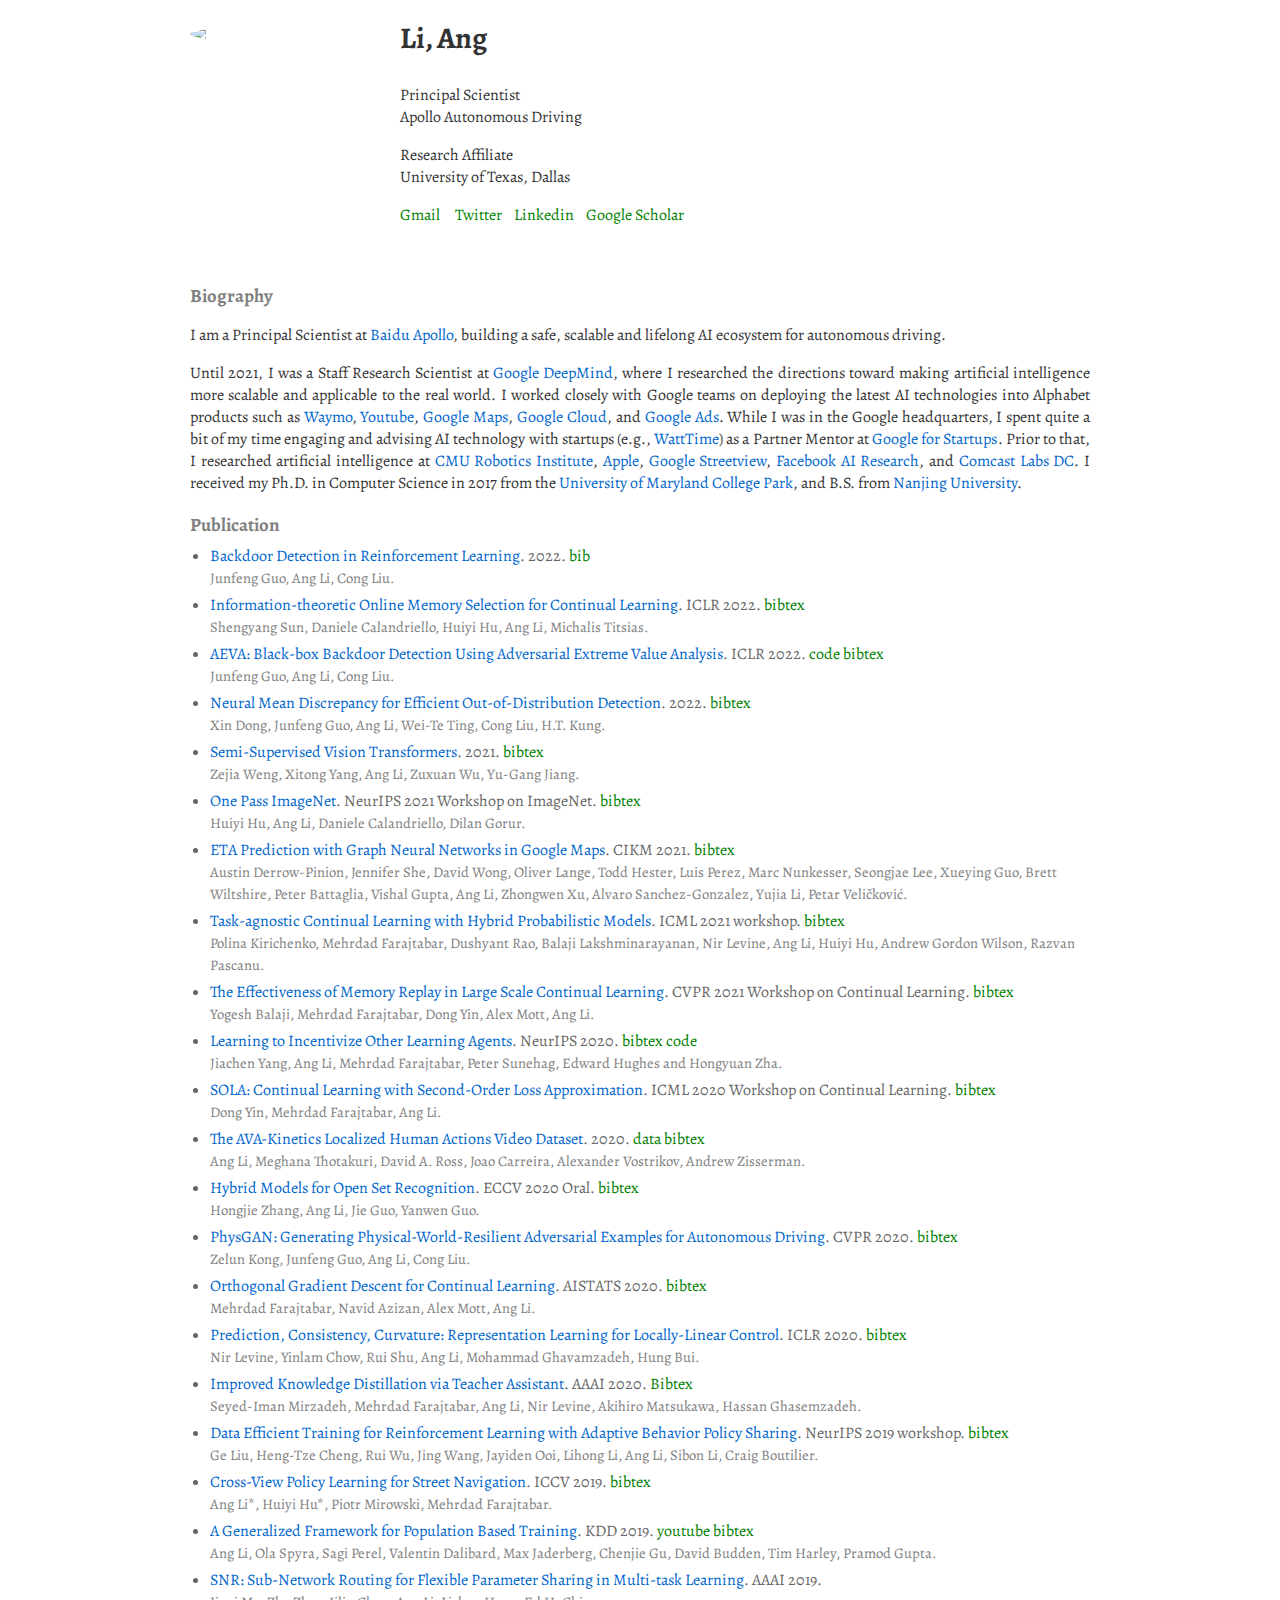
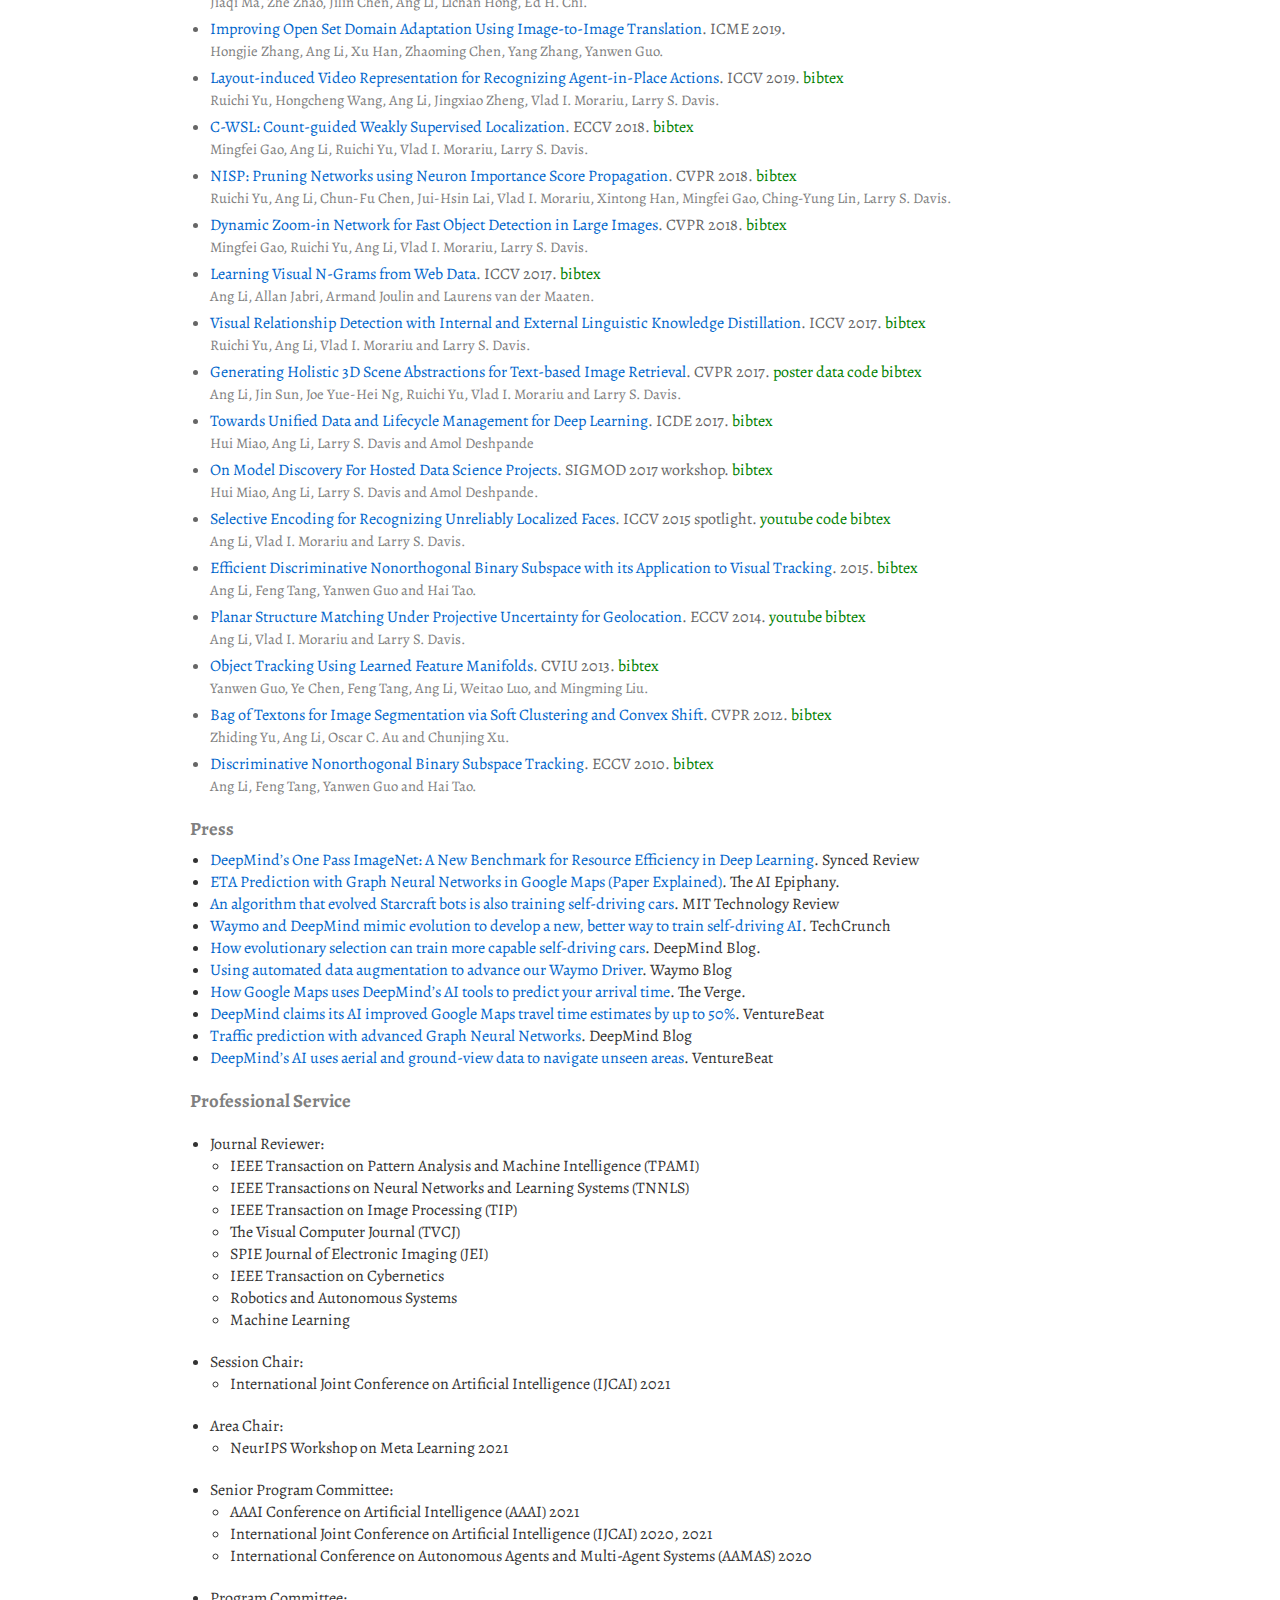
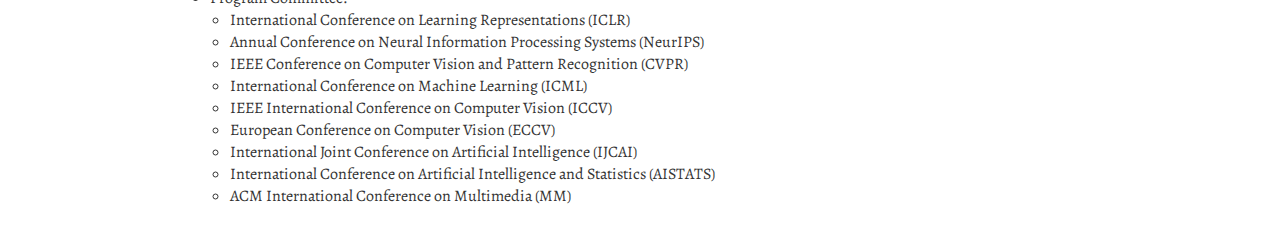
==== index.html @ 486062e6 "Add rl-backdoor" ====
<!DOCTYPE html PUBLIC "-//W3C//DTD XHTML 1.1//EN" "http://www.w3.org/TR/xhtml11/DTD/xhtml11.dtd">
<html xmlns="http://www.w3.org/1999/xhtml" xml:lang="en">

<head>
    <title>Ang Li - Apollo Autonomous Driving</title>
    <meta name="author" content="Ang Li">
    <meta name="description" content="Artificial General Intelligence">
    <meta name="viewport" content="width=device-width, initial-scale=1.0">

    <link href="https://fonts.googleapis.com/css?family=Alegreya" rel="stylesheet">
    <!--<link href='http://fonts.googleapis.com/css?family=Source+Sans+Pro:300,400|Oswald:400,700' rel='stylesheet' type='text/css'>-->
    <link href="style.css" rel=stylesheet>
    <script>
        function showbib(tag) {
            var x = document.getElementById(tag);
            if (x.style.display == "block")
                x.style.display = "none";
            else x.style.display = "block";
        }
    </script>
</head>

<body>
    <div id=main>

        <div style="padding-top: 10px">
            <img src="headpic.jpg" style="float: left; height:auto; width: 20%; margin-right: 30px; margin-top: 8px; margin-bottom: 10px; border-radius:50%" />
            <!--<embed type="image/svg+xml" src="pic/umdlogo.svg" style="height: 40px; width: 300px; float: right; padding-top:10px; padding-bottom: 10px;" /> -->
            <!-- <img src="pic/umdseal.png" style="height: 130px; float: right; padding-top:10px; padding-bottom: 10px;" /> -->
            <div style="float:left">
                <div class=name>Li, Ang</div>
                <p> Principal Scientist<br>Apollo Autonomous Driving
                <p>Research Affiliate<br>University of Texas, Dallas
                <p><a class=link href="mailto:&#110;&#106;&#117;&#046;&#097;&#110;&#103;&#108;&#105;&#064;&#103;&#109;&#097;&#105;&#108;&#046;&#099;&#111;&#109;">Gmail</a>
                    <!--<a class="cv" href="resume-angli.pdf">Resume</a> -->&nbsp;&nbsp;&nbsp;
                    <a class=link href="https://twitter.com/anagidude">Twitter</a>&nbsp;&nbsp;&nbsp;
                    <a class=link href="https://www.linkedin.com/in/anglili">Linkedin</a>&nbsp;&nbsp;&nbsp;
                    <a class=link href="https://scholar.google.com/citations?user=6bRXWXEAAAAJ&hl=en&oi=sra">Google Scholar</a>
                    <br><br>
            </div>
            <div style="clear:both;"></div>
        </div>
        <div class=section>
            <h3>Biography</h3>
            <p> I am a Principal Scientist at <a href="https://apollo.auto/">Baidu Apollo</a>, building a safe, scalable and lifelong AI ecosystem for autonomous driving.

            <p>Until 2021, I was a Staff Research Scientist at <a href="https://deepmind.com">Google DeepMind</a>, where I researched the directions toward making artificial intelligence more scalable and applicable to the real world. I worked closely with Google teams on deploying the latest AI technologies into Alphabet products such as <a href="https://waymo.com">Waymo</a>, <a href="https://youtube.com">Youtube</a>, <a href="https://maps.google.com">Google Maps</a>, <a href="https://cloud.google.com">Google Cloud</a>, and <a href="https://ads.google.com">Google Ads</a>.
                While I was in the Google headquarters, I spent quite a bit of my time engaging and advising AI technology with startups (e.g., <a href="https://www.watttime.org/">WattTime</a>) as a Partner Mentor at <a href="https://startup.google.com/">Google for Startups</a>. Prior to that, I researched artificial intelligence at <a href="http://www.cmu.edu">CMU</a> <a href="https://ri.cmu.edu">Robotics Institute</a>, <a href="https://apple.com">Apple</a>, <a href="https://www.google.com/streetview/">Google Streetview</a>, <a href="https://ai.facebook.com/">Facebook AI Research</a>, and <a href="https://my.xfinity.com/?cid=cust">Comcast Labs DC</a>. I received my Ph.D. in Computer Science in 2017 from the <a href="http://www.umd.edu">University of Maryland College Park</a>, and B.S. from <a href="http://www.nju.edu.cn">Nanjing University</a>.


            <div class=section>
                <h3>Publication</h3>

                <ul class=paper>
			<li><a href="https://arxiv.org/abs/2202.03609">Backdoor Detection in Reinforcement Learning</a>. 2022. <a class=link href="javascript:showbib('junfeng2022rl')">bib</a><br>
			<span class=authors>Junfeng Guo, Ang Li, Cong Liu.</span>
                        <div id="junfeng2022rl" , style="display:none">
                            <pre><code>
@misc{guo2022backdoor,
      title={Backdoor Detection in Reinforcement Learning}, 
      author={Junfeng Guo and Ang Li and Cong Liu},
      year={2022},
      eprint={2202.03609},
      archivePrefix={arXiv},
      primaryClass={cs.LG}
}
                    </code></pre>
                        </div>
                    <li><a href="https://openreview.net/pdf?id=IpctgL7khPp">Information-theoretic Online Memory Selection for Continual Learning</a>. ICLR 2022. <a class=link href="javascript:showbib('sun2022cl')">bibtex</a><br>
                        <span class=authors>Shengyang Sun, Daniele Calandriello, Huiyi Hu, Ang Li, Michalis Titsias.</span>
                        <div id="sun2022cl" , style="display:none">
                            <pre><code>
@InProceedings{sun2022cl,
      title={Information-theoretic Online Memory Selection for Continual Learning}, 
      author={Shengyang Sun and Daniele Calandriello and Huiyi Hu and Ang Li and Michalis Titsias},
      year={2022},
      booktitle = {International Conference on Learning Representations (ICLR)},
}
                    </code></pre>
                        </div>

                    <li><a href="https://arxiv.org/pdf/2110.14880v1.pdf">AEVA: Black-box Backdoor Detection Using Adversarial Extreme Value Analysis</a>. ICLR 2022. <a class=link href="https://github.com/aeva-backdoor-deteciton/Aeva-Blackbox-Backdoor-Detection">code</a> <a class=link href="javascript:showbib('aeva')">bibtex</a><br>
                        <span class=authors>Junfeng Guo, Ang Li, Cong Liu. </span>
                        <div id="aeva" , style="display:none">
                            <pre><code>
@misc{guo2021aeva,
      title={AEVA: Black-box Backdoor Detection Using Adversarial Extreme Value Analysis}, 
      author={Junfeng Guo and Ang Li and Cong Liu},
      year={2021},
      eprint={2110.14880},
      archivePrefix={arXiv},
      primaryClass={cs.LG}
}
				    </code></pre>
                        </div>
                    </li>
                    <li><a href="https://arxiv.org/pdf/2104.11408v3.pdf">Neural Mean Discrepancy for Efficient Out-of-Distribution Detection</a>. 2022. <a class=link href="javascript:showbib('dong2022neural')">bibtex</a><br>
                        <span class=authors>Xin Dong, Junfeng Guo, Ang Li, Wei-Te Ting, Cong Liu, H.T. Kung.</span>
                        <div id="dong2022neural" style="display:none">
                            <pre><code>
@misc{dong2022neural,
      title={Neural Mean Discrepancy for Efficient Out-of-Distribution Detection}, 
      author={Xin Dong and Junfeng Guo and Ang Li and Wei-Te Ting and Cong Liu and H. T. Kung},
      year={2022},
      eprint={2104.11408},
      archivePrefix={arXiv},
      primaryClass={cs.LG}
}</code></pre>
                        </div>
                    <li><a href="https://arxiv.org/pdf/2111.11067.pdf">Semi-Supervised Vision Transformers</a>. 2021. <a class=link href="javascript:showbib('semiformer')">bibtex</a><br>
                        <span class=authors>Zejia Weng, Xitong Yang, Ang Li, Zuxuan Wu, Yu-Gang Jiang. </span>
                        <div id="semiformer" style="display:none">
                            <pre><code>
@misc{weng2021semisupervised,
      title={Semi-Supervised Vision Transformers}, 
      author={Zejia Weng and Xitong Yang and Ang Li and Zuxuan Wu and Yu-Gang Jiang},
      year={2021},
      eprint={2111.11067},
      archivePrefix={arXiv},
      primaryClass={cs.CV}
}</code></pre>
                        </div>
                    </li>
                    <li><a href="https://arxiv.org/pdf/2111.01956.pdf">One Pass ImageNet</a>. NeurIPS 2021 Workshop on ImageNet. <a class=link href="javascript:showbib('onepass')">bibtex</a><br>
                        <span class=authors>Huiyi Hu, Ang Li, Daniele Calandriello, Dilan Gorur. </span>
                        <div id="onepass" style="display:none">
                            <pre><code>
@misc{hu2021opin,
      title={One Pass ImageNet}, 
      author={Huiyi Hu and Ang Li and Daniele Calandriello and Dilan Gorur},
      year={2021},
      eprint={2111.01956},
      archivePrefix={arXiv},
      primaryClass={cs.LG}
}</code></pre>
                        </div>
                    </li>
                    <li><a href="https://arxiv.org/pdf/2108.11482.pdf">ETA Prediction with Graph Neural Networks in Google Maps</a>. CIKM 2021. <a class=link href="javascript:showbib('gmaps')">bibtex</a><br>
                        <span class=authors>Austin Derrow-Pinion, Jennifer She, David Wong, Oliver Lange, Todd Hester, Luis Perez, Marc Nunkesser, Seongjae Lee, Xueying Guo, Brett Wiltshire, Peter Battaglia, Vishal Gupta, Ang Li, Zhongwen Xu, Alvaro Sanchez-Gonzalez, Yujia Li, Petar Veličković.</span>
                        <div id="gmaps" , style="display:none">
                            <pre><code>
@article{gnngmaps2021,
  author    = {Austin Derrow{-}Pinion and
               Jennifer She and
               David Wong and
               Oliver Lange and
               Todd Hester and
               Luis Perez and
               Marc Nunkesser and
               Seongjae Lee and
               Xueying Guo and
               Brett Wiltshire and
               Peter W. Battaglia and
               Vishal Gupta and
               Ang Li and
               Zhongwen Xu and
               Alvaro Sanchez{-}Gonzalez and
               Yujia Li and
               Petar Velickovic},
  title     = {{ETA} Prediction with Graph Neural Networks in Google Maps},
  journal   = {CoRR},
  volume    = {abs/2108.11482},
  year      = {2021},
  url       = {https://arxiv.org/abs/2108.11482},
  eprinttype = {arXiv},
  eprint    = {2108.11482},
  timestamp = {Fri, 27 Aug 2021 15:02:29 +0200},
  biburl    = {https://dblp.org/rec/journals/corr/abs-2108-11482.bib},
  bibsource = {dblp computer science bibliography, https://dblp.org}
}
				    </code></pre>
                        </div>
                    </li>
                    <li><a href="https://arxiv.org/pdf/2106.12772.pdf">Task-agnostic Continual Learning with Hybrid Probabilistic Models</a>. ICML 2021 workshop. <a class=link href="javascript:showbib('hybridcl')">bibtex</a><br>
                        <span class=authors>Polina Kirichenko, Mehrdad Farajtabar, Dushyant Rao, Balaji Lakshminarayanan, Nir Levine, Ang Li, Huiyi Hu, Andrew Gordon Wilson, Razvan Pascanu.</span>
                        <div id="hybridcl" , style="display:none">
                            <pre><code>
@article{polina2021hybridcl,
  author    = {Polina Kirichenko and
               Mehrdad Farajtabar and
               Dushyant Rao and
               Balaji Lakshminarayanan and
               Nir Levine and
               Ang Li and
               Huiyi Hu and
               Andrew Gordon Wilson and
               Razvan Pascanu},
  title     = {Task-agnostic Continual Learning with Hybrid Probabilistic Models},
  journal   = {CoRR},
  volume    = {abs/2106.12772},
  year      = {2021},
  url       = {https://arxiv.org/abs/2106.12772},
  archivePrefix = {arXiv},
  eprint    = {2106.12772},
  timestamp = {Wed, 30 Jun 2021 16:14:10 +0200},
  biburl    = {https://dblp.org/rec/journals/corr/abs-2106-12772.bib},
  bibsource = {dblp computer science bibliography, https://dblp.org}
}
</code></pre>
                        </div>
                    </li>
                    <li><a href="https://arxiv.org/abs/2010.02418">The Effectiveness of Memory Replay in Large Scale Continual Learning</a>. CVPR 2021 Workshop on Continual Learning. <a class=link href="javascript:showbib('car')">bibtex</a><br>
                        <span class=authors>Yogesh Balaji, Mehrdad Farajtabar, Dong Yin, Alex Mott, Ang Li.</span>
                        <div id="car" style="display:none">
                            <pre><code>
@misc{balaji2020taskonomycl,
    title={The Effectiveness of Memory Replay in Large Scale Continual Learning},
    author={Yogesh Balaji and Mehrdad Farajtabar and Dong Yin and Alex Mott and Ang Li},
    year={2020},
    eprint={2010.02418},
    archivePrefix={arXiv},
    primaryClass={cs.LG}
}
                                </code></pre>
                        </div>
                    </li>
                    <li><a href="https://arxiv.org/abs/2006.06051">Learning to Incentivize Other Learning Agents</a>. NeurIPS 2020. <a class=link href="javascript:showbib('lio')">bibtex</a> <a class=link href="https://github.com/011235813/lio">code</a> <br>
                        <span class=authors>Jiachen Yang, Ang Li, Mehrdad Farajtabar, Peter Sunehag, Edward Hughes and Hongyuan Zha.</span>
                        <div id="lio" style="display:none">
                            <pre><code>
@misc{yang2020learning,
    title={Learning to Incentivize Other Learning Agents},
    author={Jiachen Yang and Ang Li and Mehrdad Farajtabar and Peter Sunehag and Edward Hughes and Hongyuan Zha},
    year={2020},
    eprint={2006.06051},
    archivePrefix={arXiv},
    primaryClass={cs.LG}
}
                                </code></pre>
                        </div>
                    </li>
                    <li><a href="https://arxiv.org/abs/2006.10974">SOLA: Continual Learning with Second-Order Loss Approximation</a>. ICML 2020 Workshop on Continual Learning. <a class=link href="javascript:showbib('sola')">bibtex</a><br>
                        <span class=authors>Dong Yin, Mehrdad Farajtabar, Ang Li.</span>
                        <div id="sola" style="display:none">
                            <pre><code>
@misc{yin2020sola,
    title={SOLA: Continual Learning with Second-Order Loss Approximation},
    author={Dong Yin and Mehrdad Farajtabar and Ang Li},
    year={2020},
    eprint={2006.10974},
    archivePrefix={arXiv},
    primaryClass={cs.LG}
}
                        </pre></code>
                        </div>
                    </li>
                    <li><a href="https://arxiv.org/abs/2005.00214">The AVA-Kinetics Localized Human Actions Video Dataset</a>. 2020. <a class=link href="https://research.google.com/ava/">data</a> <a class=link href="javascript:showbib('avakinetics')">bibtex</a> <br>
                        <span class=authors>Ang Li, Meghana Thotakuri, David A. Ross, Joao Carreira, Alexander Vostrikov, Andrew Zisserman.</span>
                        <div id="avakinetics" style="display:none">
                            <pre><code>
@misc{li2020avakinetics,
    title={The AVA-Kinetics Localized Human Actions Video Dataset},
    author={Ang Li and Meghana Thotakuri and David A. Ross and João Carreira and Alexander Vostrikov and Andrew Zisserman},
    year={2020},
    eprint={2005.00214},
    archivePrefix={arXiv},
    primaryClass={cs.CV}
}
                                </pre></code>
                        </div>
                    </li>
                    <li><a href="https://arxiv.org/pdf/2003.12506.pdf">Hybrid Models for Open Set Recognition</a>. ECCV 2020 Oral. <a class=link href="javascript:showbib('openhybrid')">bibtex</a> <br>
                        <span class=authors>Hongjie Zhang, Ang Li, Jie Guo, Yanwen Guo.</span>
                        <div id="openhybrid" style="display:none">
                            <pre><code>
@misc{zhang2020hybrid,
    title={Hybrid Models for Open Set Recognition},
    author={Hongjie Zhang and Ang Li and Jie Guo and Yanwen Guo},
    year={2020},
    eprint={2003.12506},
    archivePrefix={ECCV 2020},
    primaryClass={cs.CV}
}
                                </code></pre>
                        </div>
                    </li>

                    <li><a href="https://arxiv.org/abs/1907.04449">PhysGAN: Generating Physical-World-Resilient Adversarial Examples for Autonomous Driving</a>. CVPR 2020. <a class=link href="javascript:showbib('physgan')">bibtex</a><br>
                        <span class=authors>Zelun Kong, Junfeng Guo, Ang Li, Cong Liu.</span>
                        <div id="physgan" style="display:none">
                            <pre><code>
@misc{kong2019physgan,
    title={PhysGAN: Generating Physical-World-Resilient Adversarial Examples for Autonomous Driving},
    author={Zelun Kong and Junfeng Guo and Ang Li and Cong Liu},
    year={2019},
    eprint={1907.04449},
    archivePrefix={arXiv},
    primaryClass={cs.CV}
}
                                </code></pre>
                        </div>
                    </li>

                    <li><a href="https://arxiv.org/pdf/1910.07104.pdf">Orthogonal Gradient Descent for Continual Learning</a>. AISTATS 2020. <a class=link href="javascript:showbib('ogd')">bibtex</a> <br>
                        <span class=authors>Mehrdad Farajtabar, Navid Azizan, Alex Mott, Ang Li.</span>
                        <div id="ogd" style="display:none">
                            <pre><code>
@misc{farajtabar2019orthogonal,
    title={Orthogonal Gradient Descent for Continual Learning},
    author={Mehrdad Farajtabar and Navid Azizan and Alex Mott and Ang Li},
    year={2019},
    eprint={1910.07104},
    archivePrefix={arXiv},
    primaryClass={cs.LG}
}}
                            </code></pre>
                        </div>
                    </li>

                    <li><a href="https://arxiv.org/abs/1909.01506">Prediction, Consistency, Curvature: Representation Learning for Locally-Linear Control</a>. ICLR 2020. <a class=link href="javascript:showbib('pcc')">bibtex</a><br>
                        <span class=authors>Nir Levine, Yinlam Chow, Rui Shu, Ang Li, Mohammad Ghavamzadeh, Hung Bui.</span>

                        <div id="pcc" style="display:none">
                            <pre><code>
@misc{levine2019prediction,
    title={Prediction, Consistency, Curvature: Representation Learning for Locally-Linear Control},
    author={Nir Levine and Yinlam Chow and Rui Shu and Ang Li and Mohammad Ghavamzadeh and Hung Bui},
    year={2019},
    eprint={1909.01506},
    archivePrefix={arXiv},
    primaryClass={cs.LG}
}
                            </code></pre>
                        </div>
                    </li>
                    <li><a href="https://arxiv.org/abs/1902.03393">Improved Knowledge Distillation via Teacher Assistant</a>. AAAI 2020. <a class=link href="javascript:showbib('takd')">Bibtex</a><br>
                        <span class=authors>Seyed-Iman Mirzadeh, Mehrdad Farajtabar, Ang Li, Nir Levine, Akihiro Matsukawa, Hassan Ghasemzadeh.</span>
                        <div id="takd" style="display:none">
                            <pre><code>
@article{DBLP:journals/corr/abs-1902-03393,
  author    = {Seyed{-}Iman Mirzadeh and
               Mehrdad Farajtabar and
               Ang Li and
               Nir Levine and
               Akihiro Matsukawa and
               Hassan Ghasemzadeh},
  title     = {Improved Knowledge Distillation via Teacher Assistant: Bridging the
               Gap Between Student and Teacher},
  journal   = {AAAI 2020},
  volume    = {abs/1902.03393},
  year      = {2020},
  url       = {http://arxiv.org/abs/1902.03393},
  archivePrefix = {arXiv},
  eprint    = {1902.03393},
  timestamp = {Tue, 21 May 2019 18:03:39 +0200},
  biburl    = {https://dblp.org/rec/bib/journals/corr/abs-1902-03393},
  bibsource = {dblp computer science bibliography, https://dblp.org}
}
                            </code></pre>
                        </div>
                    </li>

                    <li><a href="https://arxiv.org/pdf/2002.05229.pdf">Data Efficient Training for Reinforcement Learning with Adaptive Behavior Policy Sharing</a>. NeurIPS 2019 workshop. <a class=link href="javascript:showbib('pbt_offlinerl')">bibtex</a> <br>
                        <span class=authors>Ge Liu, Heng-Tze Cheng, Rui Wu, Jing Wang, Jayiden Ooi, Lihong Li, Ang Li, Sibon Li, Craig Boutilier.</span>
                    </li>
                    <div id="pbt_offlinerl" style="display:none">
                        <pre><code>
@misc{liu2020data,
      title={Data Efficient Training for Reinforcement Learning with Adaptive Behavior Policy Sharing}, 
      author={Ge Liu and Rui Wu and Heng-Tze Cheng and Jing Wang and Jayden Ooi and Lihong Li and Ang Li and Wai Lok Sibon Li and Craig Boutilier and Ed Chi},
      year={2020},
      eprint={2002.05229},
      archivePrefix={arXiv},
      primaryClass={cs.LG}
}
				    </code></pre>
                    </div>

                    <li><a href="https://arxiv.org/abs/1906.05930">Cross-View Policy Learning for Street Navigation</a>. ICCV 2019. <a class=link href="javascript:showbib('streetair_iccv2019')">bibtex</a><br>
                        <span class=authors>Ang Li*, Huiyi Hu*, Piotr Mirowski, Mehrdad Farajtabar.</span>
                    </li>
                    <div id="streetair_iccv2019" style="display:none">
                        <pre><code>
@InProceedings{streetair_iccv2019,
author = {Ang Li and Huiyi Hu and Piotr Mirowski and Mehrdad Farajtabar},
title = {Cross-View Policy Learning for Street Navigation},
booktitle = {International Conference on Computer Vision (ICCV)},
year = {2019}
}
</code></pre>
                    </div>

                    <li><a href="https://arxiv.org/abs/1902.01894">A Generalized Framework for Population Based Training</a>. KDD 2019. <a class=link href="https://www.youtube.com/watch?v=DlBiW7aasWg">youtube</a> <a class=link href="javascript:showbib('li_pbt_kdd2019')">bibtex</a> <br>
                        <span class=authors>Ang Li, Ola Spyra, Sagi Perel, Valentin Dalibard, Max Jaderberg, Chenjie Gu, David Budden, Tim Harley, Pramod Gupta.</span>
                        <div id="li_pbt_kdd2019" style="display:none">
                            <pre><code>@InProceedings{li_pbt_kdd2019,
author = {Ang Li and Ola Spyra and Sagi Perel and Valentin Dalibard and Max Jaderberg and Chenjie Gu and David Budden and Tim Harley and Pramod Gupta},
title = {A Generalized Framework for Population Based Training},
booktitle = {KDD},
year = {2019}
}
</code></pre>
                        </div>
                    </li>

                    <li><a href="http://www.jiaqima.com/papers/SNR.pdf">SNR: Sub-Network Routing for Flexible Parameter Sharing in Multi-task Learning</a>. AAAI 2019. <br>
                        <span class=authors>Jiaqi Ma, Zhe Zhao, Jilin Chen, Ang Li, Lichan Hong, Ed H. Chi.</span>

                    <li><a href="https://ieeexplore.ieee.org/document/8784913">Improving Open Set Domain Adaptation Using Image-to-Image Translation</a>. ICME 2019. <br>
                        <span class=authors>Hongjie Zhang, Ang Li, Xu Han, Zhaoming Chen, Yang Zhang, Yanwen Guo.</span>

                    <li><a href="https://arxiv.org/pdf/1804.01429.pdf">Layout-induced Video Representation for Recognizing Agent-in-Place Actions</a>. ICCV 2019. <a class=link href="javascript:showbib('Yu_2018_action')">bibtex</a><br>
                        <span class=authors>Ruichi Yu, Hongcheng Wang, Ang Li, Jingxiao Zheng, Vlad I. Morariu, Larry S. Davis.</span>
                        <div id="Yu_2018_action" style="display:none">
                            <pre><code>@article{Yu2018RepresentingVB,
  title={Layout-induced Video Representation for Recognizing Agent-in-Place Actions},
  author={Ruichi Yu and Hongcheng Wang and Ang Li and Jingxiao Zheng and Vlad I. Morariu and Larry S. Davis},
  journal={CoRR},
  year={2018},
  volume={abs/1804.01429}
}
                            </code></pre>
                        </div>


                    <li><a href="https://arxiv.org/pdf/1711.05282.pdf">C-WSL: Count-guided Weakly Supervised Localization</a>. ECCV 2018. <a class=link href="javascript:showbib('Gao_2018_ECCV')">bibtex</a> <br>
                        <span class=authors>Mingfei Gao, Ang Li, Ruichi Yu, Vlad I. Morariu, Larry S. Davis.</span>
                        <div id="Gao_2018_ECCV" style="display:none">
                            <pre><code>@InProceedings{gao2017cwsl,
  title={C-WSL: Count-guided Weakly Supervised Localization.},
  author={Mingfei Gao and Ang Li and Ruichi Yu and Vlad I. Morariu and Larry S. Davis},
  booktitle={European Conference on Computer Vision (ECCV)},
  year={2018}
}
                                </code></pre>
                        </div>

                    <li><a href="https://arxiv.org/abs/1711.05908">NISP: Pruning Networks using Neuron Importance Score Propagation</a>. CVPR 2018. <a class=link href="javascript:showbib('Yu_2018_CVPR')">bibtex</a> <br>
                        <span class=authors>Ruichi Yu, Ang Li, Chun-Fu Chen, Jui-Hsin Lai, Vlad I. Morariu,
                        Xintong Han, Mingfei Gao, Ching-Yung Lin, Larry S. Davis.</span>
                        <div id="Yu_2018_CVPR" style="display:none">
                            <pre><code>@InProceedings{Yu_2018_CVPR,
author = {Yu, Ruichi and Li, Ang and Chen, Chun-Fu and Lai, Jui-Hsin and Morariu, Vlad I. and Han, Xintong and Gao, Mingfei and Lin, Ching-Yung and Davis, Larry S.},
title = {NISP: Pruning Networks Using Neuron Importance Score Propagation},
booktitle = {The IEEE Conference on Computer Vision and Pattern Recognition (CVPR)},
month = {June},
year = {2018}
}
                                    </code></pre>
                        </div>

                    <li><a href="https://arxiv.org/pdf/1711.05187.pdf">Dynamic Zoom-in Network for Fast Object Detection in Large Images</a>. CVPR 2018. <a class=link href="javascript:showbib('Gao_2018_CVPR')">bibtex</a> <br>
                        <span class=authors>Mingfei Gao, Ruichi Yu, Ang Li, Vlad I. Morariu, Larry S. Davis.</span>
                        <div id=Gao_2018_CVPR style="display:none">
                            <pre><code>@InProceedings{Gao_2018_CVPR,
author = {Gao, Mingfei and Yu, Ruichi and Li, Ang and Morariu, Vlad I. and Davis, Larry S.},
title = {Dynamic Zoom-In Network for Fast Object Detection in Large Images},
booktitle = {The IEEE Conference on Computer Vision and Pattern Recognition (CVPR)},
month = {June},
year = {2018}
}
                                            </code></pre>
                        </div>

                    <li><a href="https://arxiv.org/abs/1612.09161">Learning Visual N-Grams from Web Data</a>. ICCV 2017. <a class=link href="http://dblp.uni-trier.de/rec/bibtex/journals/corr/LiJJM16">bibtex</a><br>
                        <span class=authors>Ang Li, <a href="https://ajabri.github.io/">Allan Jabri</a>, <a href="https://research.fb.com/people/joulin-armand/">Armand Joulin</a> and <a href="https://lvdmaaten.github.io">Laurens van der Maaten</a>.</span>

                    <li><a href="https://arxiv.org/abs/1707.09423">Visual Relationship Detection with Internal and External Linguistic Knowledge Distillation</a>. ICCV 2017. <a class=link href="http://openaccess.thecvf.com/content_iccv_2017/html/Yu_Visual_Relationship_Detection_ICCV_2017_paper.html">bibtex</a> <br>
                        <span class=authors><a href="http://ruichiyu.weebly.com">Ruichi Yu</a>, Ang Li, <a href="http://www.umiacs.umd.edu/~morariu/">Vlad I. Morariu</a> and <a href="http://www.umiacs.umd.edu/~lsd/">Larry S. Davis</a>.</span>



                    <li><a href="https://arxiv.org/abs/1611.09392">Generating Holistic 3D Scene Abstractions for Text-based Image Retrieval</a>. CVPR 2017. <a class=link href="cvpr17-3dscene-poster.pdf">poster</a> <a class=link href="javascript:alert('Please email me.')">data</a> <a class=link href="javascript:alert('Please email me.')">code</a> <a class=link href="http://dblp.uni-trier.de/rec/bibtex/journals/corr/LiSNYMD16">bibtex</a><br>
                        <span class=authors>Ang Li, <a href="http://www.cs.umd.edu/~jinsun/">Jin Sun</a>, <a href="http://www.umiacs.umd.edu/~yhng/">Joe Yue-Hei Ng</a>, <a href="http://ruichiyu.weebly.com">Ruichi Yu</a>, <a href="http://www.umiacs.umd.edu/~morariu/">Vlad I. Morariu</a> and <a href="http://www.umiacs.umd.edu/~lsd/">Larry S. Davis</a>.</span>

                    <li><a href="https://arxiv.org/abs/1611.06224">Towards Unified Data and Lifecycle Management for Deep Learning</a>. ICDE 2017. <a class=link href="http://dblp.uni-trier.de/rec/bibtex/conf/icde/MiaoLDD17">bibtex</a><br>
                        <span class=authors><a href="http://www.cs.umd.edu/~hui/">Hui Miao</a>, Ang Li, <a href="http://www.umiacs.umd.edu/~lsd/">Larry S. Davis</a> and <a href="http://www.cs.umd.edu/~amol/">Amol Deshpande</a></span>

                    <li><a href="https://dl.acm.org/doi/pdf/10.1145/3076246.3076252">On Model Discovery For Hosted Data Science Projects</a>. SIGMOD 2017 workshop. <a class=link href="javascript:showbib('miao_deem2017')">bibtex</a> <br>
                        <span class=authors><a href="http://www.cs.umd.edu/~hui/">Hui Miao</a>, Ang Li, <a href="http://www.umiacs.umd.edu/~lsd/">Larry S. Davis</a> and <a href="http://www.cs.umd.edu/~amol/">Amol Deshpande</a>.</span>
                        <div id=miao_deem2017 style="display:none">
                            <pre><code>@inproceedings{Miao:2017:MDH:3076246.3076252,
 author = {Miao, Hui and Li, Ang and Davis, Larry S. and Deshpande, Amol},
 title = {On Model Discovery For Hosted Data Science Projects},
 booktitle = {Proceedings of the 1st Workshop on Data Management for End-to-End Machine Learning},
 series = {DEEM'17},
 year = {2017},
 isbn = {978-1-4503-5026-6},
 location = {Chicago, IL, USA},
 pages = {6:1--6:4},
 articleno = {6},
 numpages = {4},
 url = {http://doi.acm.org/10.1145/3076246.3076252},
 doi = {10.1145/3076246.3076252},
 acmid = {3076252},
 publisher = {ACM},
 address = {New York, NY, USA},
} 
                                                                </code></pre>
                        </div>

                    <li><a href="https://openaccess.thecvf.com/content_iccv_2015/papers/Li_Selective_Encoding_for_ICCV_2015_paper.pdf">Selective Encoding for Recognizing Unreliably Localized Faces</a>. ICCV 2015 spotlight. <a class=link href="https://youtu.be/OxzOn9SPjjo">youtube</a> <a class=link href="https://github.com/anglili/attentional-fisher-vector">code</a> <a class=link href="http://dblp.uni-trier.de/rec/bibtex/conf/iccv/LiMD15">bibtex</a><br>
                        <span class=authors>Ang Li, <a href="http://www.umiacs.umd.edu/~morariu/">Vlad I. Morariu</a> and <a href="http://www.umiacs.umd.edu/~lsd/">Larry S. Davis</a>.</span>


                    <li><a href="https://arxiv.org/abs/1509.08383">Efficient Discriminative Nonorthogonal Binary Subspace with its Application to Visual Tracking</a>. 2015. <a class=link href="javascript:showbib('li2015dnbs')">bibtex</a><br>
                        <span class=authors>Ang Li, Feng Tang, <a href="http://cs.nju.edu.cn/ywguo">Yanwen Guo</a> and Hai Tao.</span>
                        <div id=li2015dnbs style="display:none">
                            <pre><code>@article{Li2015EfficientDN,
  title={Efficient Discriminative Nonorthogonal Binary Subspace with its Application to Visual Tracking},
  author={Ang Li and Feng Tang and Yanwen Guo and Hai Tao},
  journal={CoRR},
  year={2015},
  volume={abs/1509.08383}
}
                                                                        </code></pre>
                        </div>

                    <li><a href="https://www.cs.umd.edu/sites/default/files/scholarly_papers/AngLi.pdf">Planar Structure Matching Under Projective Uncertainty for Geolocation</a>. ECCV 2014. <a class=link href="https://www.youtube.com/watch?v=cpRzoEaP3uM">youtube</a> <a class=link href="http://dblp.uni-trier.de/rec/bibtex/conf/eccv/LiMD14">bibtex</a><br>
                        <span class=authors>Ang Li, <a href="http://www.umiacs.umd.edu/~morariu/">Vlad I. Morariu</a> and <a href="http://www.umiacs.umd.edu/~lsd/">Larry S. Davis</a>.</span>


                    <li><a href="http://www.sciencedirect.com/science/article/pii/S1077314213001835#">Object Tracking Using Learned Feature Manifolds</a>. CVIU 2013. <a href="http://dblp.uni-trier.de/rec/bibtex/journals/cviu/GuoCTLLL14" class=link>bibtex</a> <br>
                        <span class=authors>Yanwen Guo, Ye Chen, Feng Tang, Ang Li, Weitao Luo, and Mingming Liu.</span>

                    <li><a href="https://chrisding.github.io/publications/CVPR12.pdf">Bag of Textons for Image Segmentation via Soft Clustering and Convex Shift</a>. CVPR 2012. <a href="http://dblp.uni-trier.de/rec/bibtex/conf/cvpr/YuLAX12" class=link>bibtex</a><br>
                        <span class=authors><a href="http://www.contrib.andrew.cmu.edu/~yzhiding/">Zhiding Yu</a>, Ang Li, Oscar C. Au and Chunjing Xu.</span>

                    <li><a href="https://citeseerx.ist.psu.edu/viewdoc/download?doi=10.1.1.413.1194&rep=rep1&type=pdf">Discriminative Nonorthogonal Binary Subspace Tracking</a>. ECCV 2010. <a href="http://dblp.uni-trier.de/rec/bibtex/journals/corr/LiTGT15" class=link>bibtex</a> <br>
                        <span class=authors>Ang Li, Feng Tang, <a href="http://cs.nju.edu.cn/ywguo">Yanwen Guo</a> and Hai Tao.</span>

                </ul>
            </div>


            <div class=section>
                <h3>Press</h3>
                <ul class=misc>
                    <li> <a href="https://syncedreview.com/2021/11/12/deepmind-podracer-tpu-based-rl-frameworks-deliver-exceptional-performance-at-low-cost-143/">DeepMind’s One Pass ImageNet: A New Benchmark for Resource Efficiency in Deep Learning</a>. Synced Review
                    <li> <a href="https://www.youtube.com/watch?v=a6WCZn7kOhk">ETA Prediction with Graph Neural Networks in Google Maps (Paper Explained)</a>. The AI Epiphany.
                    <li> <a href="https://www.technologyreview.com/2019/07/25/134057/deepmind-is-helping-waymo-evolve-better-self-driving-ai-algorithms/">An algorithm that evolved Starcraft bots is also training self-driving cars</a>. MIT Technology Review
                    <li> <a href="https://techcrunch.com/2019/07/25/waymo-and-deepmind-mimic-evolution-to-develop-a-new-better-way-to-train-self-driving-ai/">Waymo and DeepMind mimic evolution to develop a new, better way to train self-driving AI</a>. TechCrunch
                    <li> <a href="https://deepmind.com/blog/article/how-evolutionary-selection-can-train-more-capable-self-driving-cars">How evolutionary selection can train more capable self-driving cars</a>. DeepMind Blog.</li>
                    <li> <a href="https://blog.waymo.com/2020/04/using-automated-data-augmentation-to.html">Using automated data augmentation to advance our Waymo Driver</a>. Waymo Blog
                    <li> <a href="https://www.theverge.com/2020/9/3/21419632/how-google-maps-predicts-traffic-eta-ai-machine-learning-deepmind">How Google Maps uses DeepMind’s AI tools to predict your arrival time</a>. The Verge.
                    <li> <a href="https://venturebeat.com/2020/09/03/deepmind-claims-its-ai-improved-google-maps-travel-time-estimates-by-up-to-50/">DeepMind claims its AI improved Google Maps travel time estimates by up to 50%</a>. VentureBeat
                    <li> <a href="https://deepmind.com/blog/article/traffic-prediction-with-advanced-graph-neural-networks">Traffic prediction with advanced Graph Neural Networks</a>. DeepMind Blog
                    <li> <a href="https://venturebeat.com/2019/06/17/deepminds-ai-uses-aerial-and-ground-view-data-to-navigate-unseen-areas/">DeepMind’s AI uses aerial and ground-view data to navigate unseen areas</a>. VentureBeat
                </ul>
            </div>


            <div class=section>
                <h3>Professional Service</h3>
                <ul class=misc>
                    <li class=misc0> Journal Reviewer:
                        <ul>
                            <li> IEEE Transaction on Pattern Analysis and Machine Intelligence (TPAMI)</li>
                            <li> IEEE Transactions on Neural Networks and Learning Systems (TNNLS)</li>
                            <li> IEEE Transaction on Image Processing (TIP)</li>
                            <li>The Visual Computer Journal (TVCJ)</li>
                            <li>SPIE Journal of Electronic Imaging (JEI)</li>
                            <li>IEEE Transaction on Cybernetics</li>
                            <li>Robotics and Autonomous Systems</li>
                            <li>Machine Learning</li>
                        </ul>
                    </li>
                    <li class=misc0> Session Chair:
                        <ul>
                            <li>International Joint Conference on Artificial Intelligence (IJCAI) 2021</li>
                        </ul>
                    </li>

                    <li class=misc0> Area Chair:
                        <ul>
                            <li> NeurIPS Workshop on Meta Learning 2021</li>
                        </ul>
                    </li>

                    <li class=misc0> Senior Program Committee:
                        <ul>
                            <li>AAAI Conference on Artificial Intelligence (AAAI) 2021</li>
                            <li>International Joint Conference on Artificial Intelligence (IJCAI) 2020, 2021</li>
                            <li>International Conference on Autonomous Agents and Multi-Agent Systems (AAMAS) 2020</li>
                        </ul>
                    </li>
                    <li class=misc0> Program Committee:
                        <ul>
                            <li>International Conference on Learning Representations (ICLR)</li>
                            <li>Annual Conference on Neural Information Processing Systems (NeurIPS)</li>
                            <li>IEEE Conference on Computer Vision and Pattern Recognition (CVPR)</li>
                            <li>International Conference on Machine Learning (ICML)</li>
                            <li>IEEE International Conference on Computer Vision (ICCV)</li>
                            <li>European Conference on Computer Vision (ECCV)</li>
                            <li>International Joint Conference on Artificial Intelligence (IJCAI)</li>
                            <li>International Conference on Artificial Intelligence and Statistics (AISTATS)</li>
                            <li>ACM International Conference on Multimedia (MM)</li>
                        </ul>
                    </li>
                </ul>
            </div>

            <div class=foot style="font-size:10px"></div>
        </div>
</body>

<script type="text/javascript">
    var _gaq = _gaq || [];
    _gaq.push(['_setAccount', 'UA-33991125-1']);
    _gaq.push(['_trackPageview']);

    (function() {
        var ga = document.createElement('script');
        ga.type = 'text/javascript';
        ga.async = true;
        ga.src = ('https:' == document.location.protocol ? 'https://ssl' : 'http://www') + '.google-analytics.com/ga.js';
        var s = document.getElementsByTagName('script')[0];
        s.parentNode.insertBefore(ga, s);
    })();
</script>

</html>
---- style.css ----
body {
    /*font-family: Helvetica, Helvetica Neue, Arial;*/
    /*font-weight: 300;*/
    font-family: "Alegreya", "HelveticaNeue-Light", "Helvetica Neue Light", 'Helvetica Neue', 'Source Sans Pro', 'Open Sans', Helvetica, Arial, sans-serif;
    font-size: 12pt;
    color: #333333;
}

#main {
    max-width: 900px;
    width: expression(document.body.clientWidth > 900 ? "900px": "auto");
    margin-left: auto;
    margin-right: auto;
    /*border-left: dashed 1px #0e51a7;
	border-right: dashed 1px #0e51a7;*/
    padding-left: 25px;
    padding-right: 25px;
}

code {
    font-size: 10pt;
}

h3 {
    margin-bottom: 8px;
    color: gray;
}

.name {
    padding-bottom: 10px;
    font-weight: bold;
    font-size: 30px;
}

strong,
b {
    font-weight: bold;
}

/*
h4:hover {
	color: green;
}

.section:hover {
	background-color: #ffffee;
}*/

h3 {
    /*margin-top: 30px;*/
}

ul {
    margin-top: 5px;
}

strong {
    font-weight: 500;
}

.white {
    font-size: 11pt;
}

.right {
    float: right;
}

.left {
    float: left;
}

.head {
    float: left;
}

.foot {
    text-align: right;
    /*font-family: Verdana;*/
    font-size: 10pt;
    font-weight: 400;
    /*border-top: solid 1px;*/
    /*background: black;*/
    padding-top: 10px;
    padding-bottom: 10px;
    /*border-top: dashed 1px #0e51a7;*/
    /*color: white;*/
}

.header {
    text-align: right;
    font-family: Verdana;
    font-size: 10pt;
    border-bottom: solid 1px;
}

.block {
    width: 30%;
    float: left;
}

.block_right {
    float: right;
    margin-right: 25px;
}

.link:link {
    text-decoration: none;
    color: green;
}

.link:visited {
    text-decoration: none;
    color: green;
}

.link:hover {
    text-decoration: underline;
    color: #990000;
}

a:link {
    text-decoration: none;
    /*color: #550000;*/
    /*color: #0066ff;*/
    color: #0066cc;
    /*color: #aa0000;*/
}

a:visited {
    text-decoration: none;
    color: #550000;
    color: #0066cc;
    //color: #aa0000;
}

a:hover {
    text-decoration: underline;
    color: #990000;
}

.cv:active {
    text-decoration: none;
    color: #00ff00;
}

.cv:link,
.cv:visited {
    color: green;
    /*font-weight: bold;*/
}

.cv:hover {
    color: red;
}

/*
h4 {
 /*   margin-top: 40px;
	background: black;
	padding-top: 10px;
	padding-bottom: 10px;
	padding-left: 10px;
	margin-left: 10px;
	margin-right: 10px;
	color: white;
}*/

td {
    vertical-align: top;
}

.topic {
    color: #ff6600;
}

.project {
    font-weight: bold;
}

.paper td {
    vertical-align: top;
    padding-top: 20px;
}

.paper li {
    margin-left: -20px;
    padding-left: 0px;
    margin-top: 5px;
    clear: both;
    color: #666666;
}

.paper ul {
    margin-top: 0px;
}

.paper li b {
    color: black;
}

.misc ul {
    margin-top: 0px;
}

.misc li {
    margin-left: -20px;
    padding-left: 0px;
    clear: both;
}

.misc0 {
    margin-top: 20px;
}

p {
    text-align: justify;
}

.papertitle {
    //color: #ff6600;
    color: #0066ff;
    //color: black;
}


.papertitle:link,
.papertitle:visited {
    text-decoration: none;
    color: #0066ff;
}

.papertitle:hover {
    color: red;
}

.authors a {
    color: gray;
}

.authors {
    color: gray;
    font-size: 11pt;
}
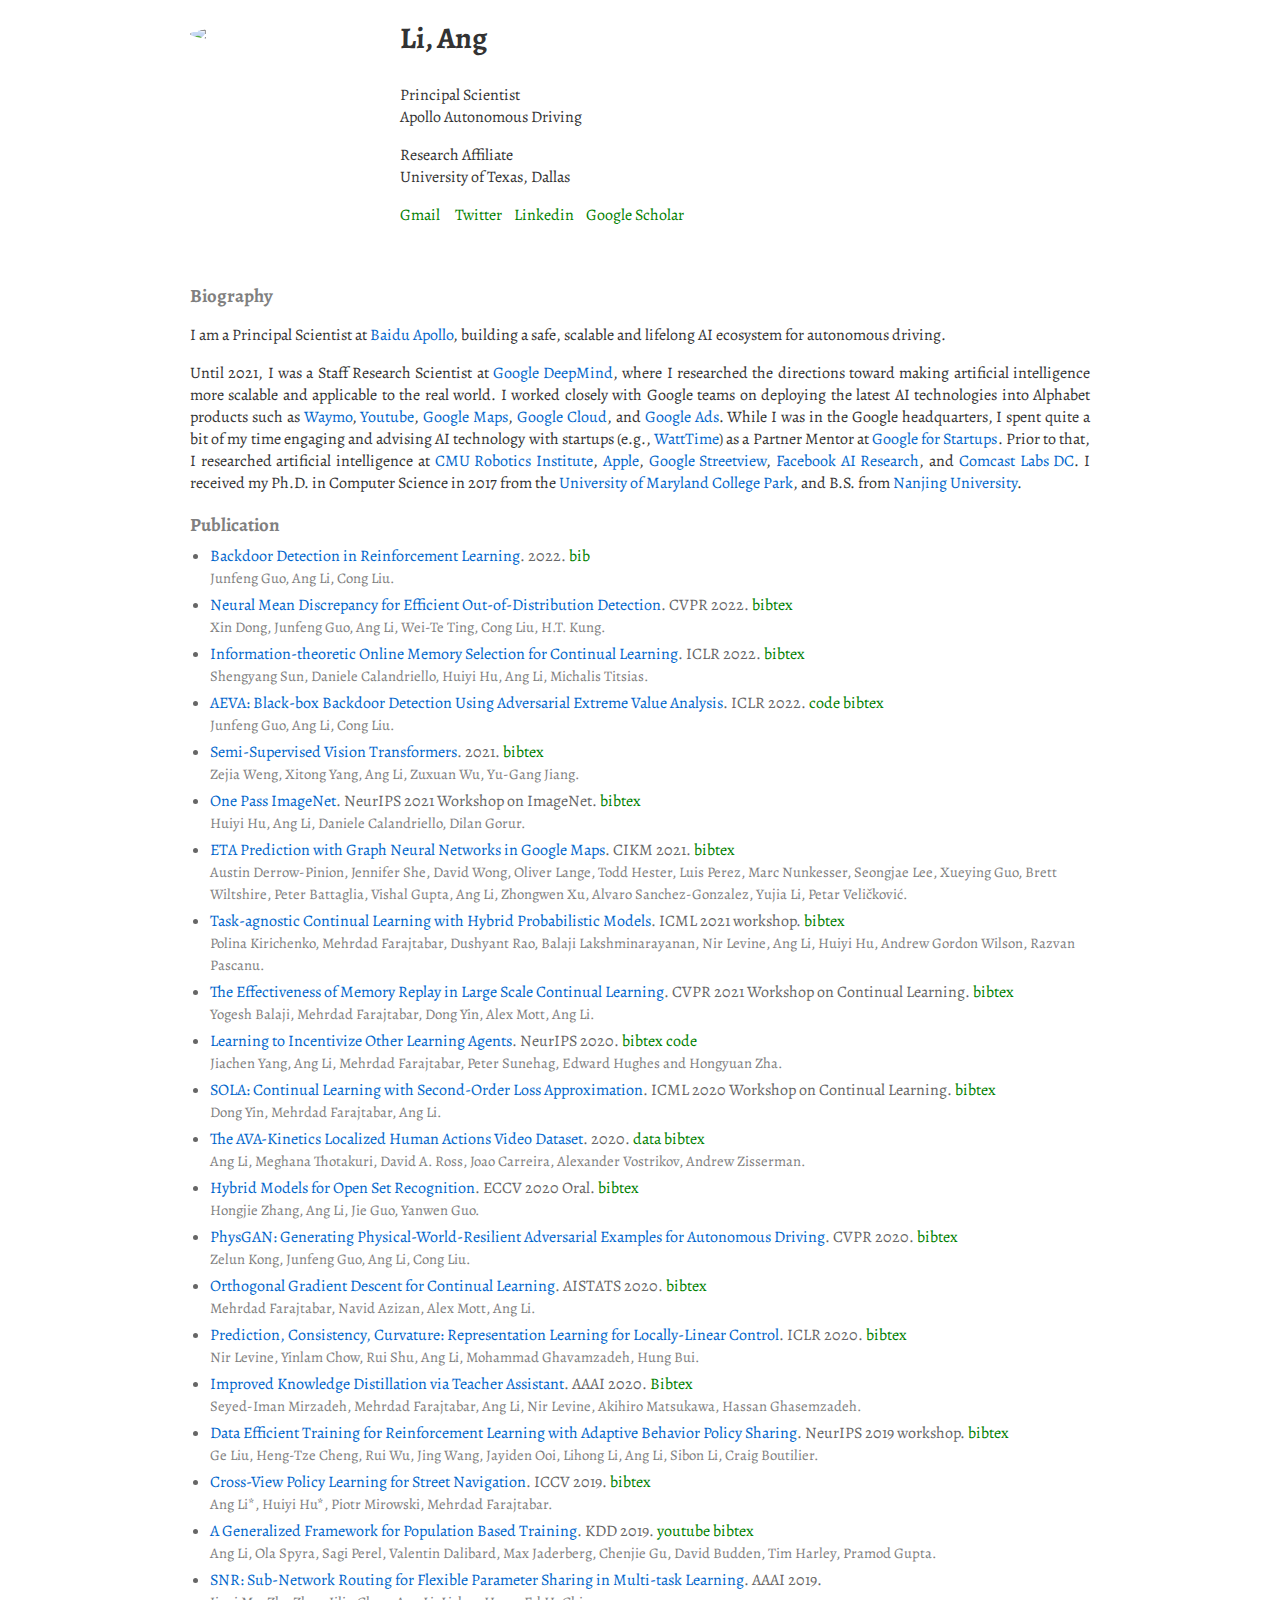
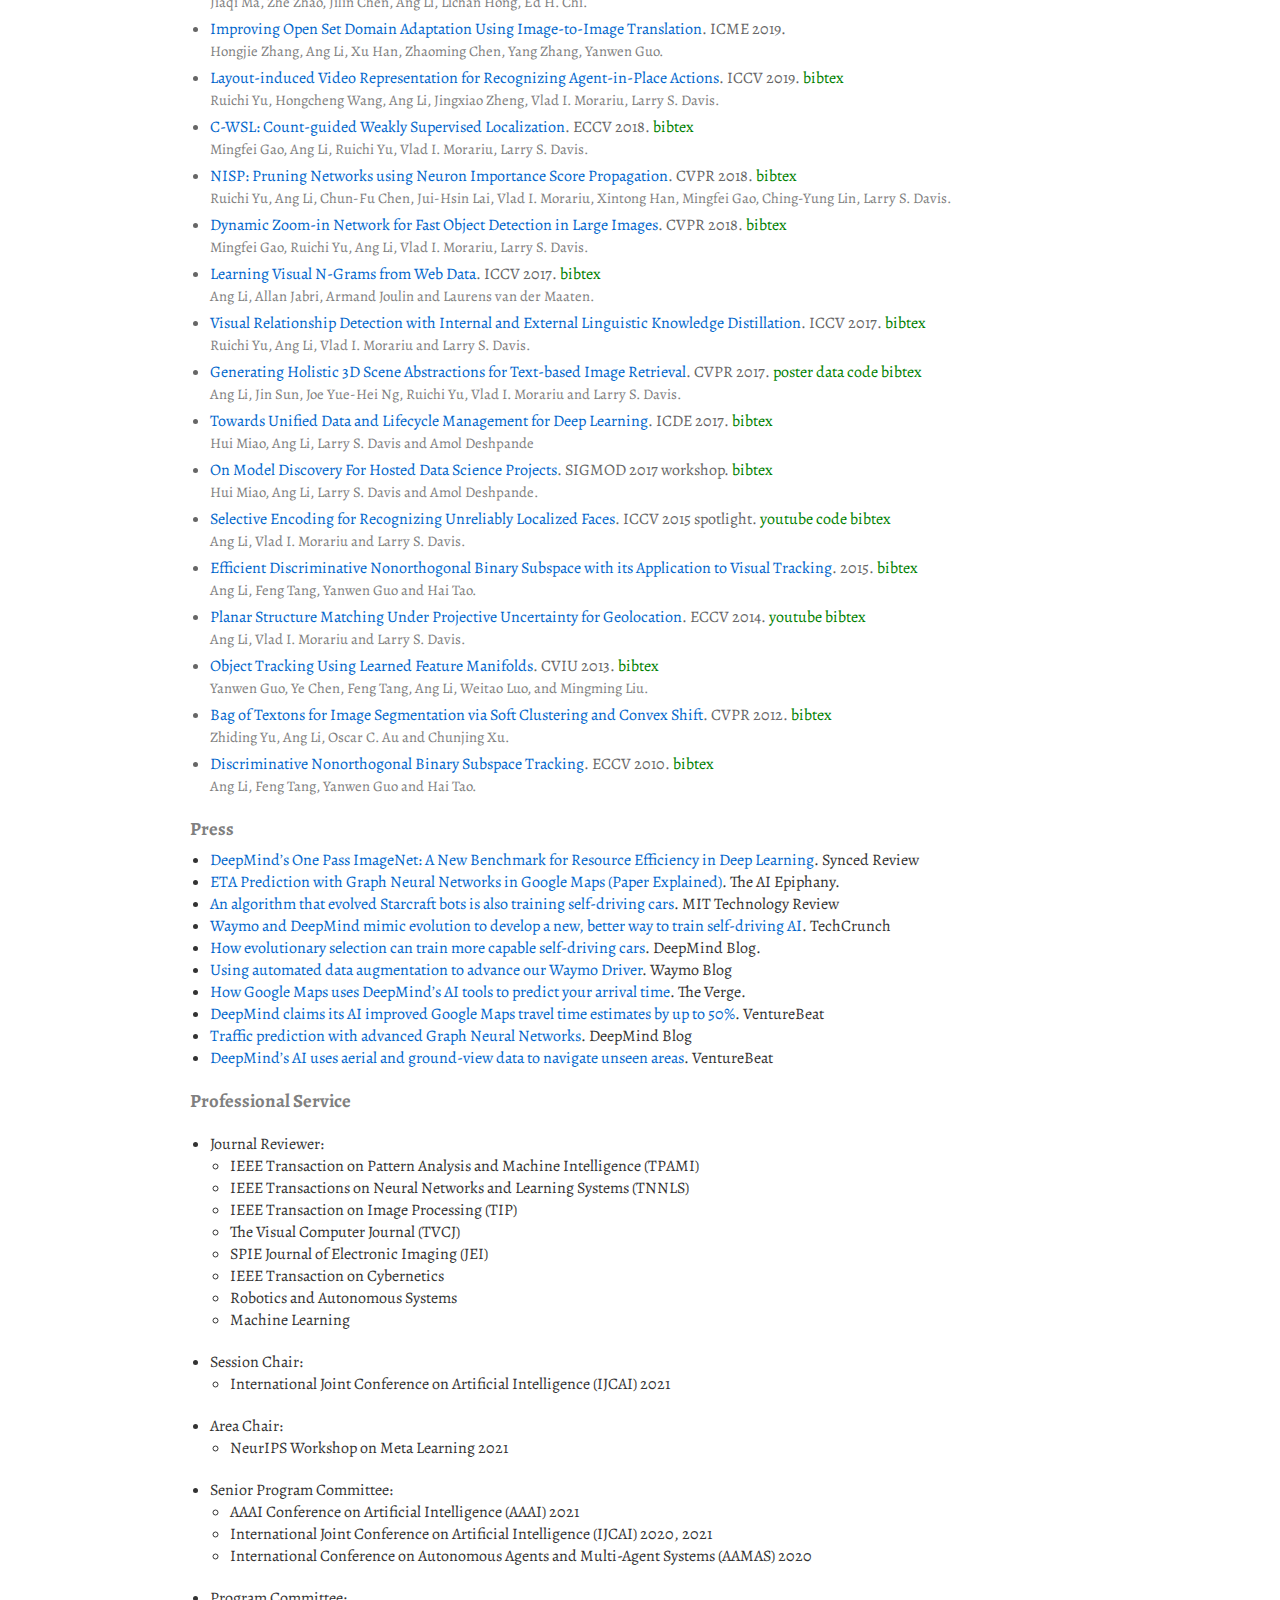
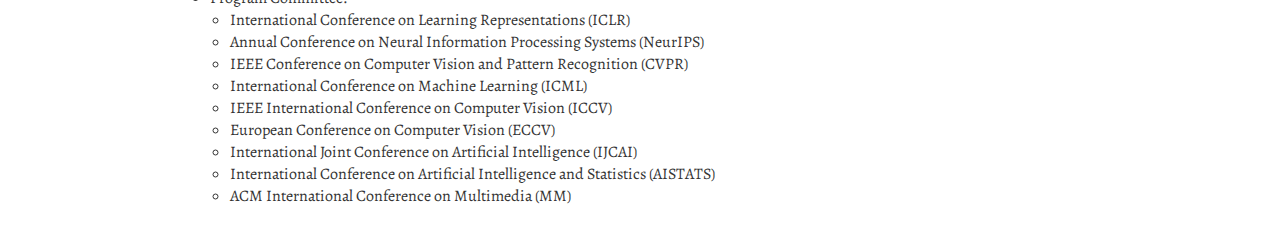
==== commit df88ec8d: "update cvpr" ====
--- a/index.html
+++ b/index.html
@@ -66,35 +66,7 @@
 }
                     </code></pre>
                         </div>
-                    <li><a href="https://openreview.net/pdf?id=IpctgL7khPp">Information-theoretic Online Memory Selection for Continual Learning</a>. ICLR 2022. <a class=link href="javascript:showbib('sun2022cl')">bibtex</a><br>
-                        <span class=authors>Shengyang Sun, Daniele Calandriello, Huiyi Hu, Ang Li, Michalis Titsias.</span>
-                        <div id="sun2022cl" , style="display:none">
-                            <pre><code>
-@InProceedings{sun2022cl,
-      title={Information-theoretic Online Memory Selection for Continual Learning}, 
-      author={Shengyang Sun and Daniele Calandriello and Huiyi Hu and Ang Li and Michalis Titsias},
-      year={2022},
-      booktitle = {International Conference on Learning Representations (ICLR)},
-}
-                    </code></pre>
-                        </div>
-
-                    <li><a href="https://arxiv.org/pdf/2110.14880v1.pdf">AEVA: Black-box Backdoor Detection Using Adversarial Extreme Value Analysis</a>. ICLR 2022. <a class=link href="https://github.com/aeva-backdoor-deteciton/Aeva-Blackbox-Backdoor-Detection">code</a> <a class=link href="javascript:showbib('aeva')">bibtex</a><br>
-                        <span class=authors>Junfeng Guo, Ang Li, Cong Liu. </span>
-                        <div id="aeva" , style="display:none">
-                            <pre><code>
-@misc{guo2021aeva,
-      title={AEVA: Black-box Backdoor Detection Using Adversarial Extreme Value Analysis}, 
-      author={Junfeng Guo and Ang Li and Cong Liu},
-      year={2021},
-      eprint={2110.14880},
-      archivePrefix={arXiv},
-      primaryClass={cs.LG}
-}
-				    </code></pre>
-                        </div>
-                    </li>
-                    <li><a href="https://arxiv.org/pdf/2104.11408v3.pdf">Neural Mean Discrepancy for Efficient Out-of-Distribution Detection</a>. 2022. <a class=link href="javascript:showbib('dong2022neural')">bibtex</a><br>
+                    <li><a href="https://arxiv.org/pdf/2104.11408v3.pdf">Neural Mean Discrepancy for Efficient Out-of-Distribution Detection</a>. CVPR 2022. <a class=link href="javascript:showbib('dong2022neural')">bibtex</a><br>
                         <span class=authors>Xin Dong, Junfeng Guo, Ang Li, Wei-Te Ting, Cong Liu, H.T. Kung.</span>
                         <div id="dong2022neural" style="display:none">
                             <pre><code>
@@ -107,6 +79,34 @@
       primaryClass={cs.LG}
 }</code></pre>
                         </div>
+                    <li><a href="https://openreview.net/pdf?id=IpctgL7khPp">Information-theoretic Online Memory Selection for Continual Learning</a>. ICLR 2022. <a class=link href="javascript:showbib('sun2022cl')">bibtex</a><br>
+                        <span class=authors>Shengyang Sun, Daniele Calandriello, Huiyi Hu, Ang Li, Michalis Titsias.</span>
+                        <div id="sun2022cl" , style="display:none">
+                            <pre><code>
+@InProceedings{sun2022cl,
+      title={Information-theoretic Online Memory Selection for Continual Learning}, 
+      author={Shengyang Sun and Daniele Calandriello and Huiyi Hu and Ang Li and Michalis Titsias},
+      year={2022},
+      booktitle = {International Conference on Learning Representations (ICLR)},
+}
+                    </code></pre>
+                        </div>
+
+                    <li><a href="https://arxiv.org/pdf/2110.14880v1.pdf">AEVA: Black-box Backdoor Detection Using Adversarial Extreme Value Analysis</a>. ICLR 2022. <a class=link href="https://github.com/aeva-backdoor-deteciton/Aeva-Blackbox-Backdoor-Detection">code</a> <a class=link href="javascript:showbib('aeva')">bibtex</a><br>
+                        <span class=authors>Junfeng Guo, Ang Li, Cong Liu. </span>
+                        <div id="aeva" , style="display:none">
+                            <pre><code>
+@misc{guo2021aeva,
+      title={AEVA: Black-box Backdoor Detection Using Adversarial Extreme Value Analysis}, 
+      author={Junfeng Guo and Ang Li and Cong Liu},
+      year={2021},
+      eprint={2110.14880},
+      archivePrefix={arXiv},
+      primaryClass={cs.LG}
+}
+				    </code></pre>
+                        </div>
+                    </li>
                     <li><a href="https://arxiv.org/pdf/2111.11067.pdf">Semi-Supervised Vision Transformers</a>. 2021. <a class=link href="javascript:showbib('semiformer')">bibtex</a><br>
                         <span class=authors>Zejia Weng, Xitong Yang, Ang Li, Zuxuan Wu, Yu-Gang Jiang. </span>
                         <div id="semiformer" style="display:none">
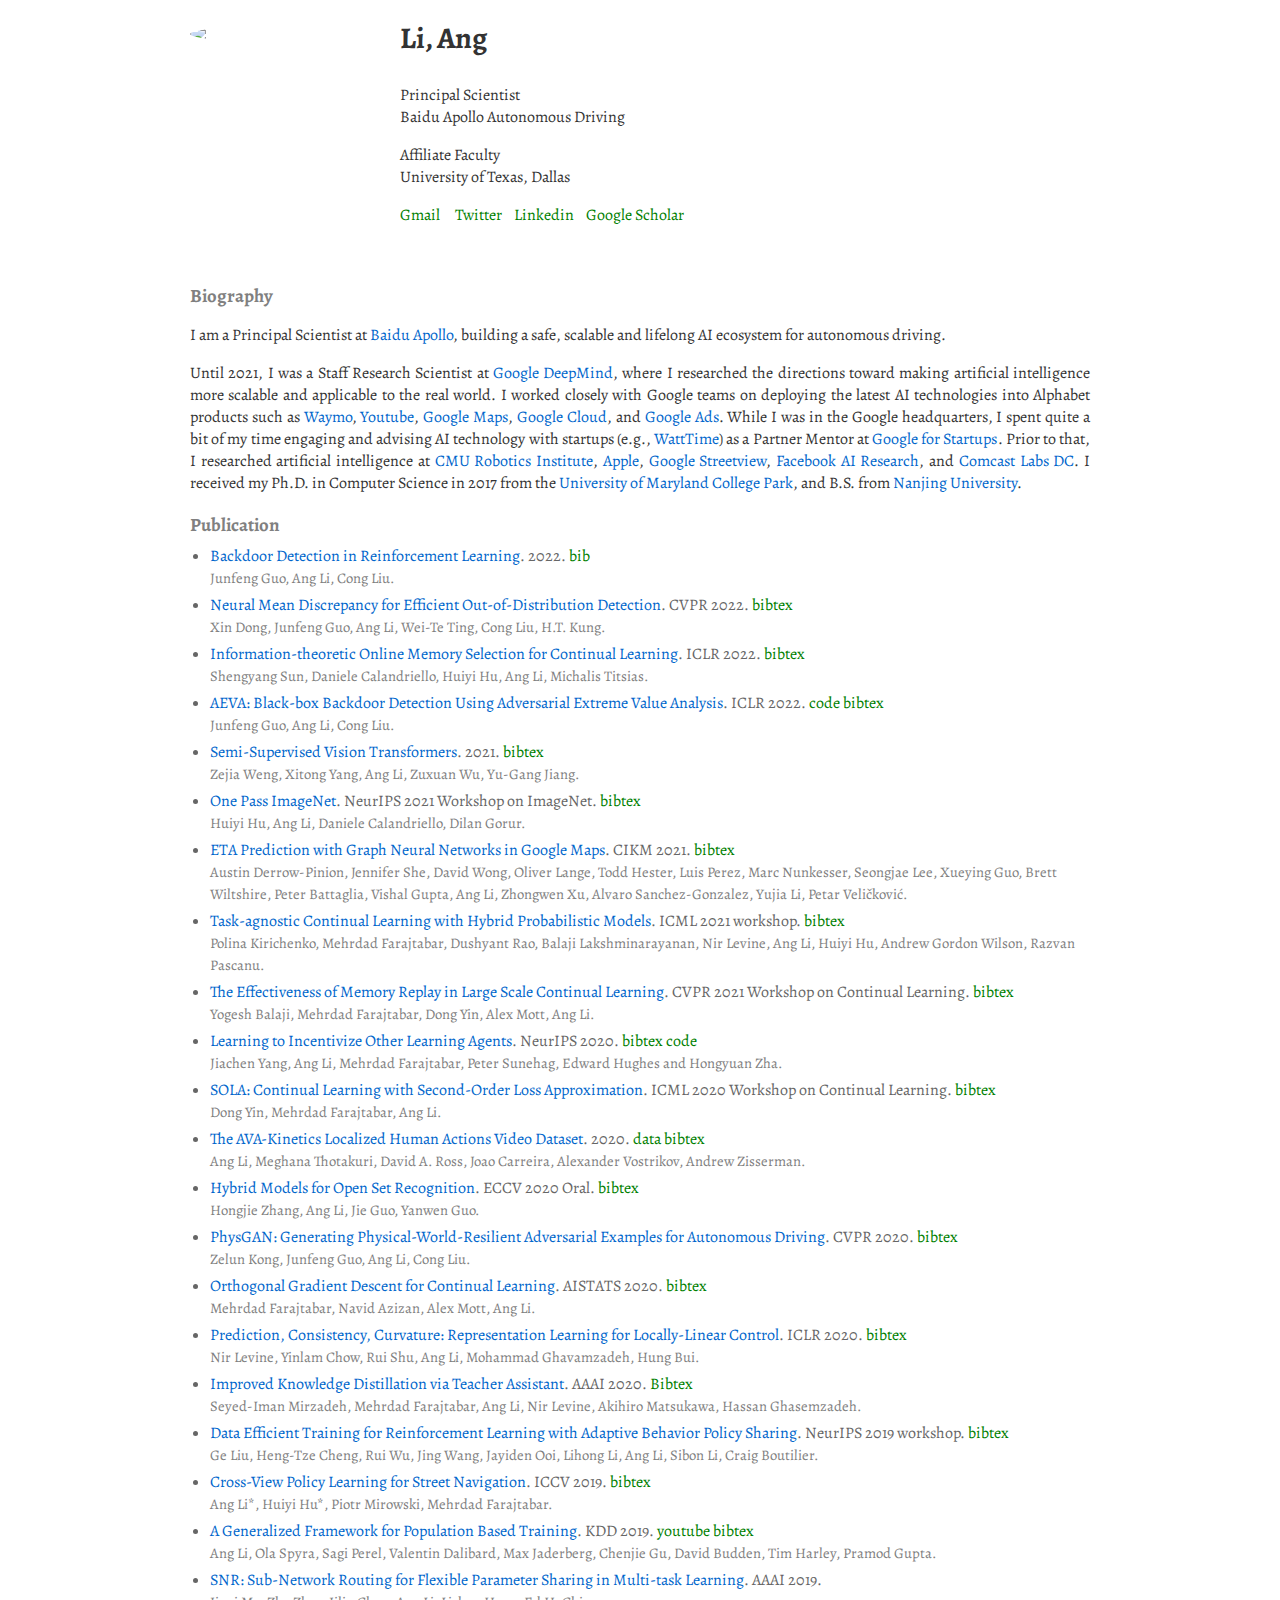
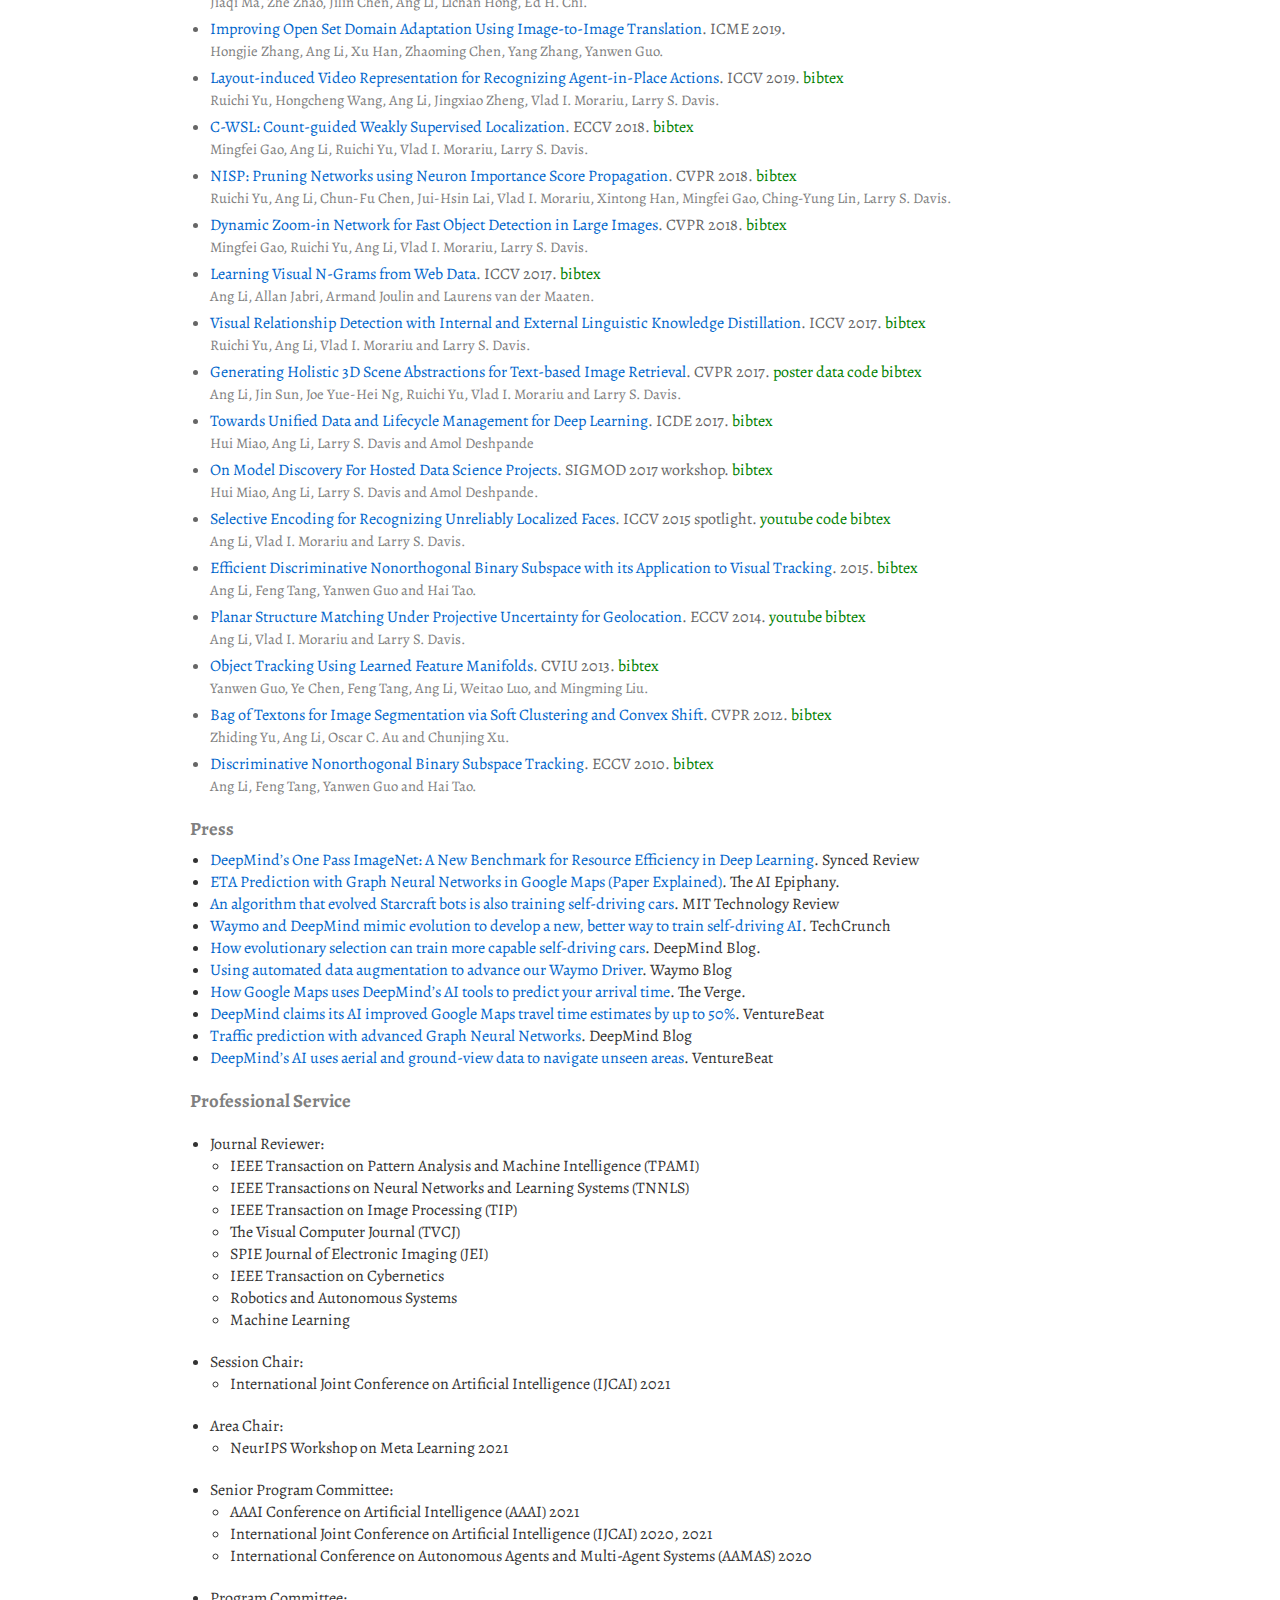
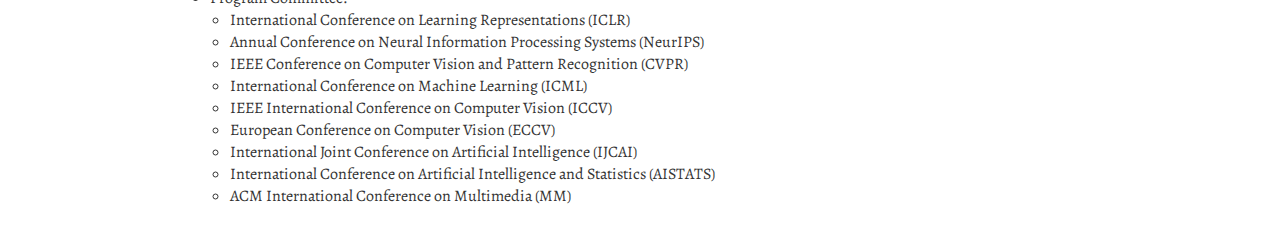
==== commit 47502272: "update" ====
--- a/index.html
+++ b/index.html
@@ -2,7 +2,7 @@
 <html xmlns="http://www.w3.org/1999/xhtml" xml:lang="en">
 
 <head>
-    <title>Ang Li - Apollo Autonomous Driving</title>
+    <title>Ang Li - Baidu Apollo Autonomous Driving</title>
     <meta name="author" content="Ang Li">
     <meta name="description" content="Artificial General Intelligence">
     <meta name="viewport" content="width=device-width, initial-scale=1.0">
@@ -29,8 +29,8 @@
             <!-- <img src="pic/umdseal.png" style="height: 130px; float: right; padding-top:10px; padding-bottom: 10px;" /> -->
             <div style="float:left">
                 <div class=name>Li, Ang</div>
-                <p> Principal Scientist<br>Apollo Autonomous Driving
-                <p>Research Affiliate<br>University of Texas, Dallas
+                <p> Principal Scientist<br>Baidu Apollo Autonomous Driving
+                <p>Affiliate Faculty<br>University of Texas, Dallas
                 <p><a class=link href="mailto:&#110;&#106;&#117;&#046;&#097;&#110;&#103;&#108;&#105;&#064;&#103;&#109;&#097;&#105;&#108;&#046;&#099;&#111;&#109;">Gmail</a>
                     <!--<a class="cv" href="resume-angli.pdf">Resume</a> -->&nbsp;&nbsp;&nbsp;
                     <a class=link href="https://twitter.com/anagidude">Twitter</a>&nbsp;&nbsp;&nbsp;
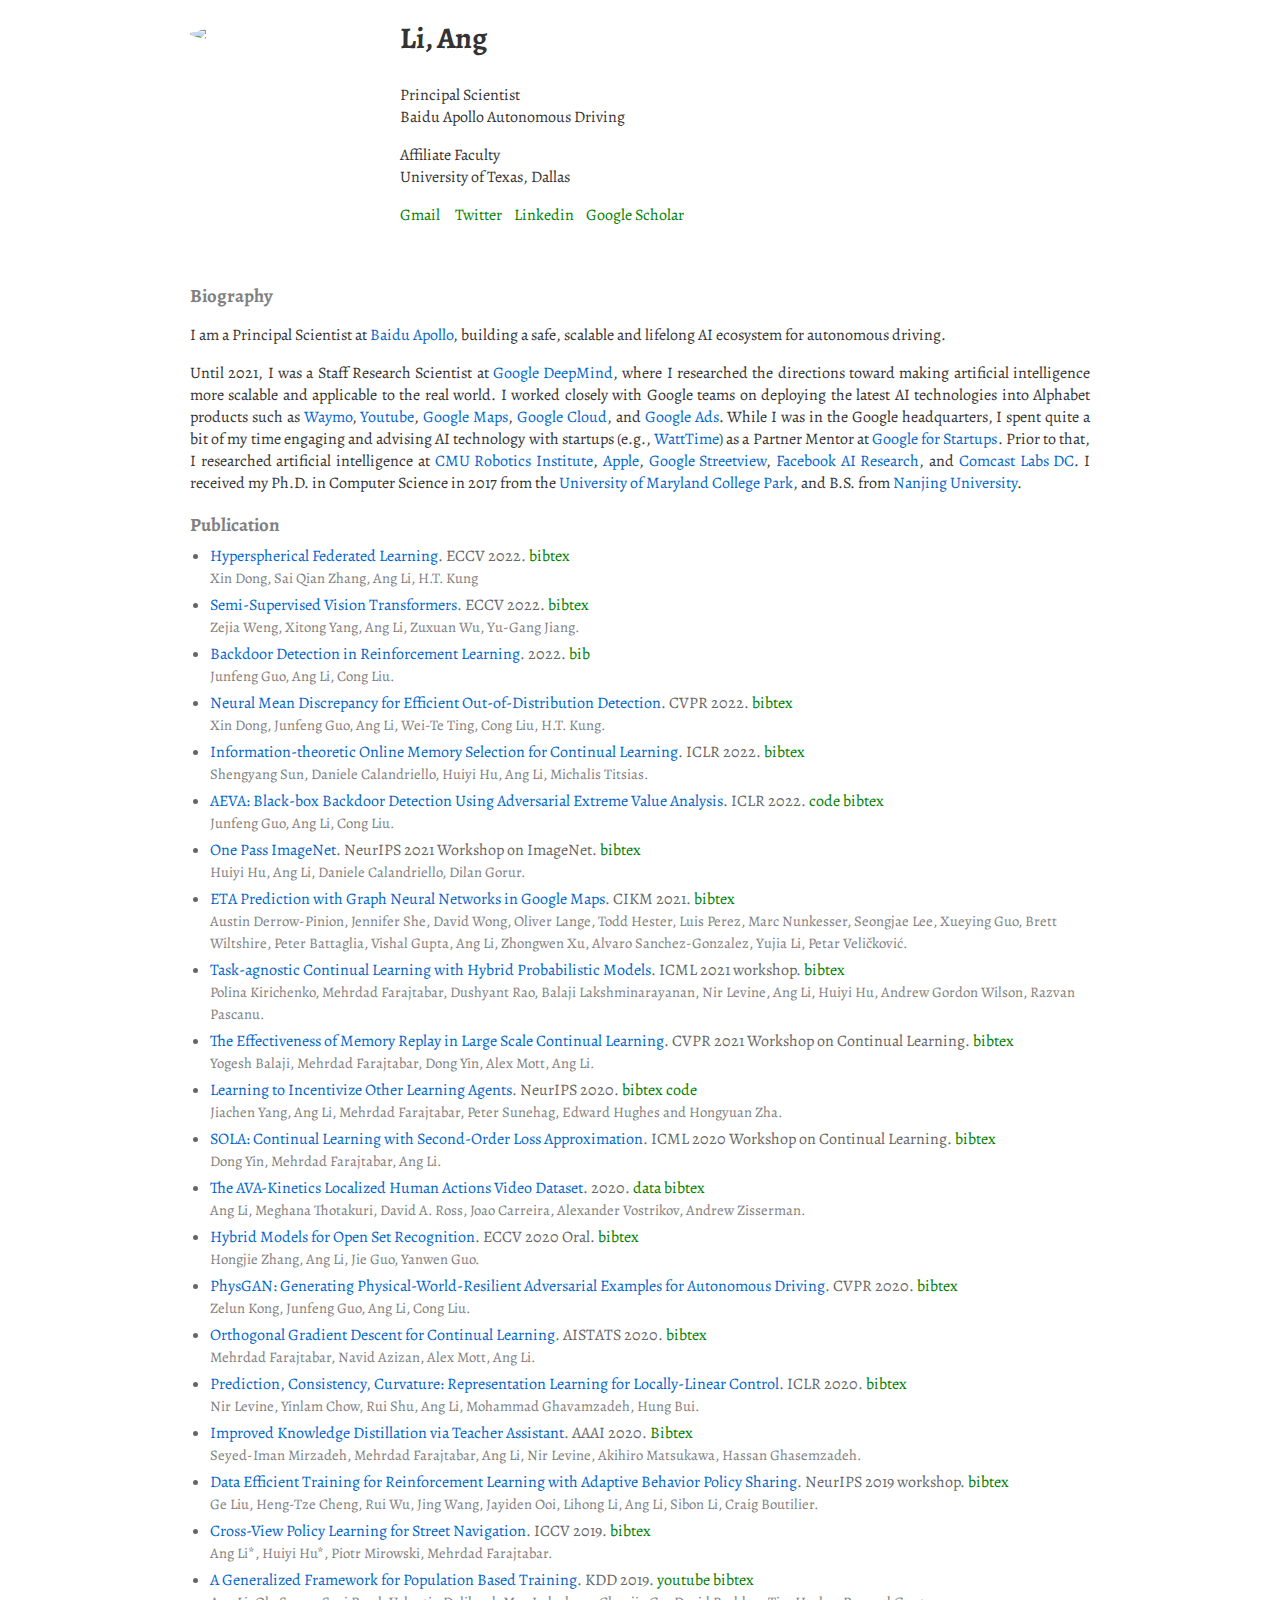
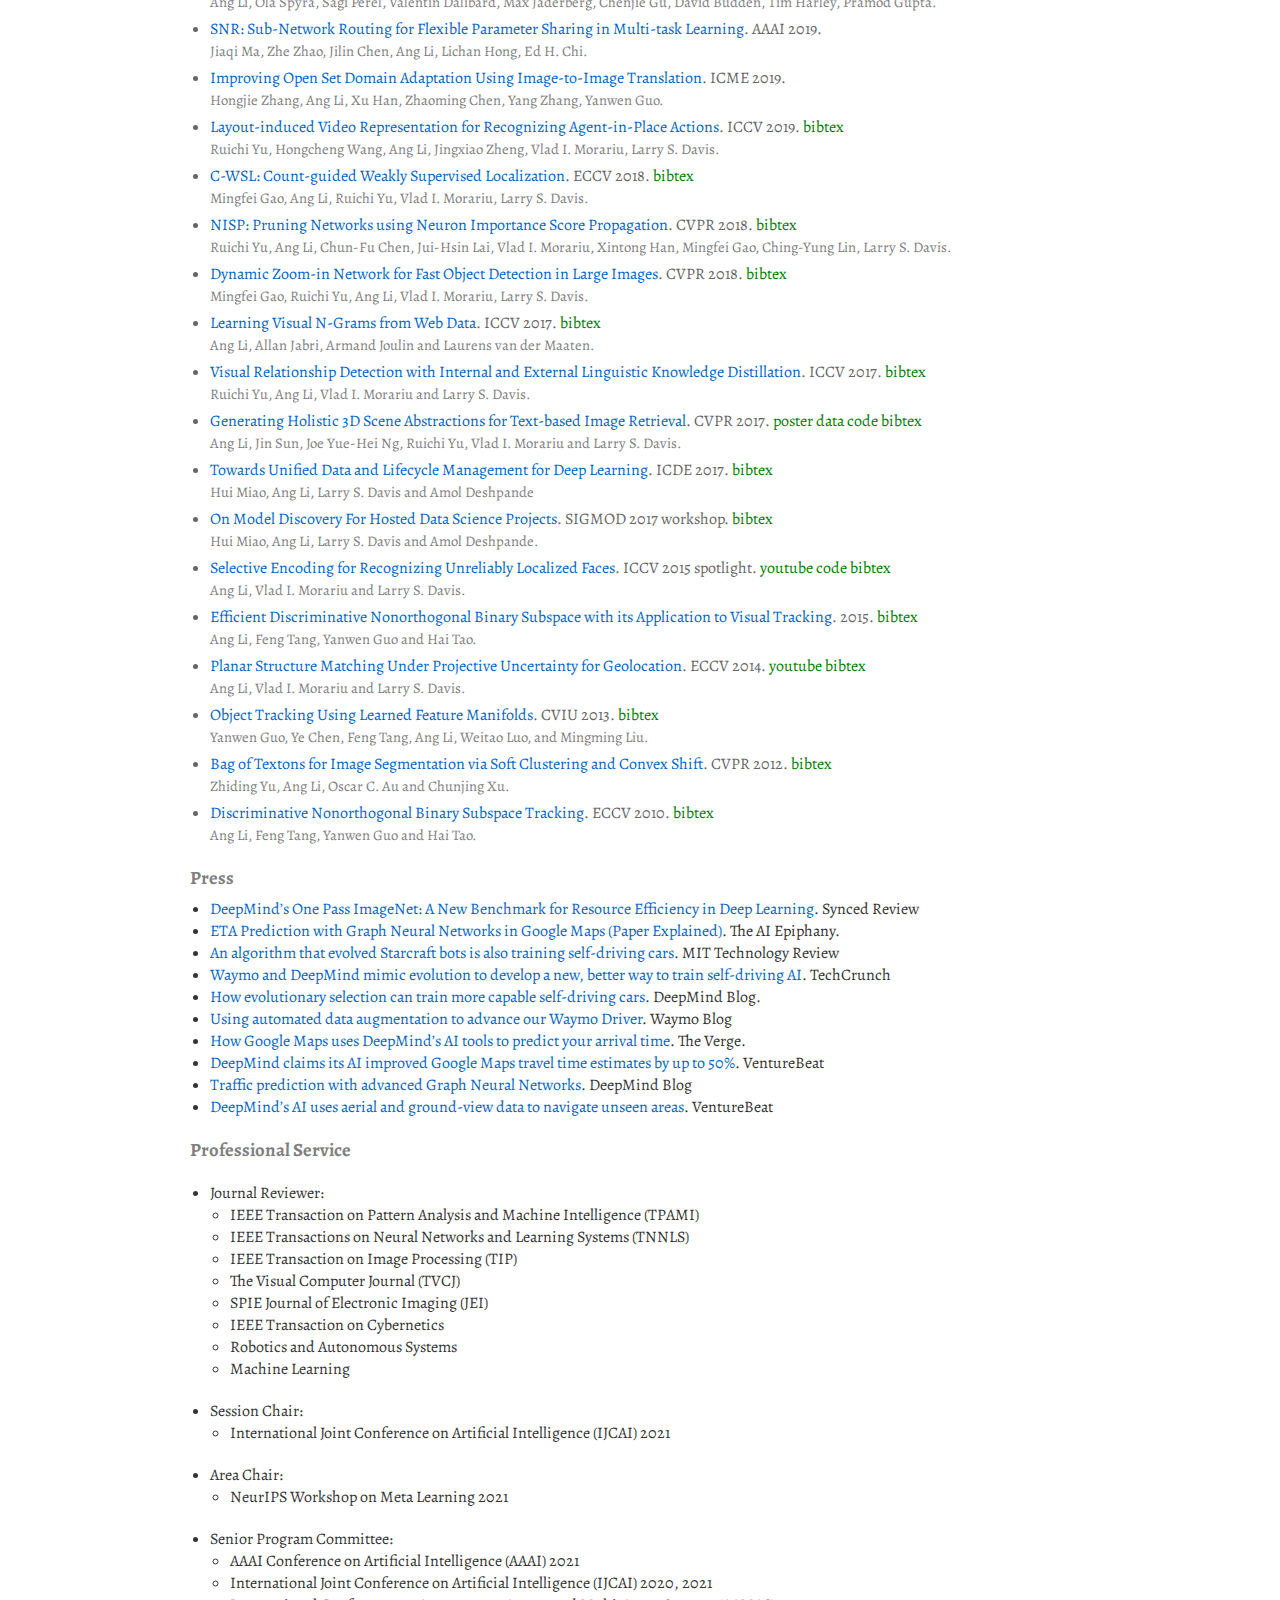
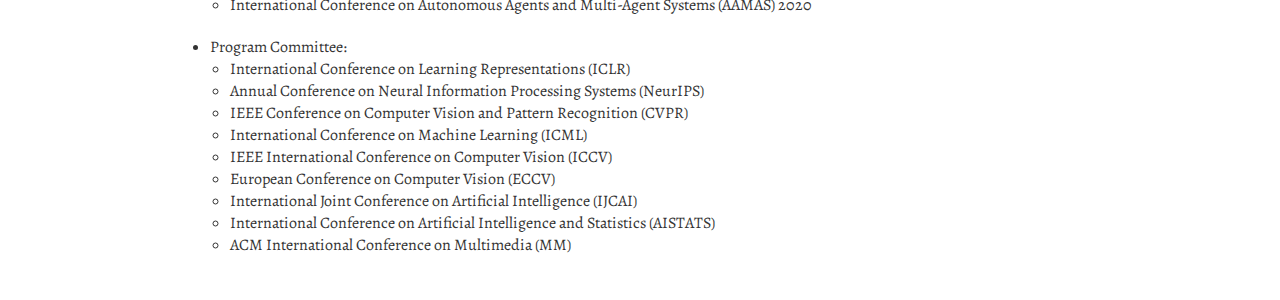
==== commit 90c8e2c5: "add eccv 2022" ====
--- a/index.html
+++ b/index.html
@@ -52,6 +52,34 @@
                 <h3>Publication</h3>
 
                 <ul class=paper>
+                  <li><a href="">Hyperspherical Federated Learning</a>. ECCV 2022. <a class=link href="javascript:showbib('fed')">bibtex</a><br>
+                    <span class=authors>Xin Dong, Sai Qian Zhang, Ang Li, H.T. Kung</span>
+                        <div id="semiformer" style="display:none">
+                            <pre><code>
+@misc{dong2022fed,
+      title={Hyperspherical Federated Learning}, 
+      author={Xin Dong and Sai Qian Zhang and Ang Li and H.T. Kung},
+      year={2022},
+      archivePrefix={arXiv},
+      primaryClass={cs.CV}
+}</code></pre>
+                        </div>
+                    </li>
+                    <li><a href="https://arxiv.org/pdf/2111.11067.pdf">Semi-Supervised Vision Transformers</a>. ECCV 2022. <a class=link href="javascript:showbib('semiformer')">bibtex</a><br>
+                        <span class=authors>Zejia Weng, Xitong Yang, Ang Li, Zuxuan Wu, Yu-Gang Jiang. </span>
+                        <div id="semiformer" style="display:none">
+                            <pre><code>
+@misc{weng2021semisupervised,
+      title={Semi-Supervised Vision Transformers}, 
+      author={Zejia Weng and Xitong Yang and Ang Li and Zuxuan Wu and Yu-Gang Jiang},
+      year={2021},
+      eprint={2111.11067},
+      archivePrefix={arXiv},
+      primaryClass={cs.CV}
+}</code></pre>
+                        </div>
+                    </li>
+
 			<li><a href="https://arxiv.org/abs/2202.03609">Backdoor Detection in Reinforcement Learning</a>. 2022. <a class=link href="javascript:showbib('junfeng2022rl')">bib</a><br>
 			<span class=authors>Junfeng Guo, Ang Li, Cong Liu.</span>
                         <div id="junfeng2022rl" , style="display:none">
@@ -105,20 +133,6 @@
       primaryClass={cs.LG}
 }
 				    </code></pre>
-                        </div>
-                    </li>
-                    <li><a href="https://arxiv.org/pdf/2111.11067.pdf">Semi-Supervised Vision Transformers</a>. 2021. <a class=link href="javascript:showbib('semiformer')">bibtex</a><br>
-                        <span class=authors>Zejia Weng, Xitong Yang, Ang Li, Zuxuan Wu, Yu-Gang Jiang. </span>
-                        <div id="semiformer" style="display:none">
-                            <pre><code>
-@misc{weng2021semisupervised,
-      title={Semi-Supervised Vision Transformers}, 
-      author={Zejia Weng and Xitong Yang and Ang Li and Zuxuan Wu and Yu-Gang Jiang},
-      year={2021},
-      eprint={2111.11067},
-      archivePrefix={arXiv},
-      primaryClass={cs.CV}
-}</code></pre>
                         </div>
                     </li>
                     <li><a href="https://arxiv.org/pdf/2111.01956.pdf">One Pass ImageNet</a>. NeurIPS 2021 Workshop on ImageNet. <a class=link href="javascript:showbib('onepass')">bibtex</a><br>
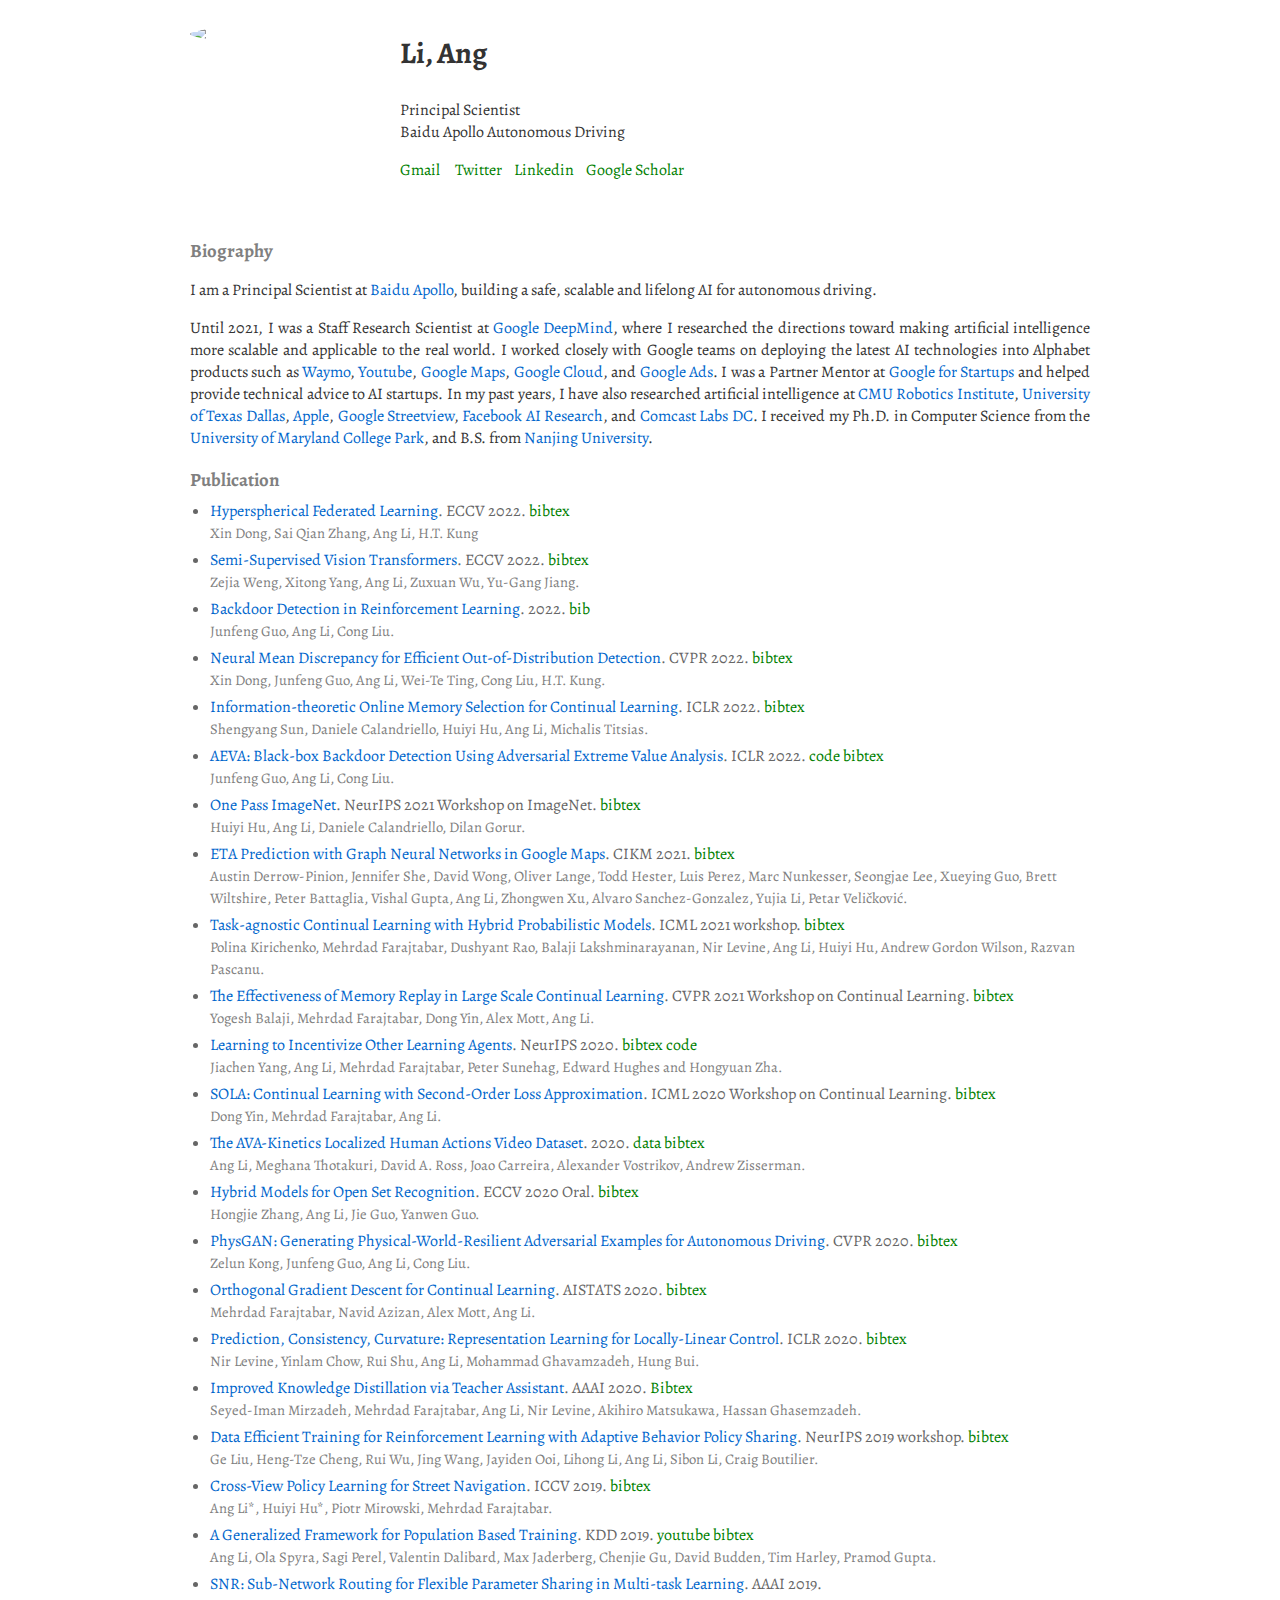
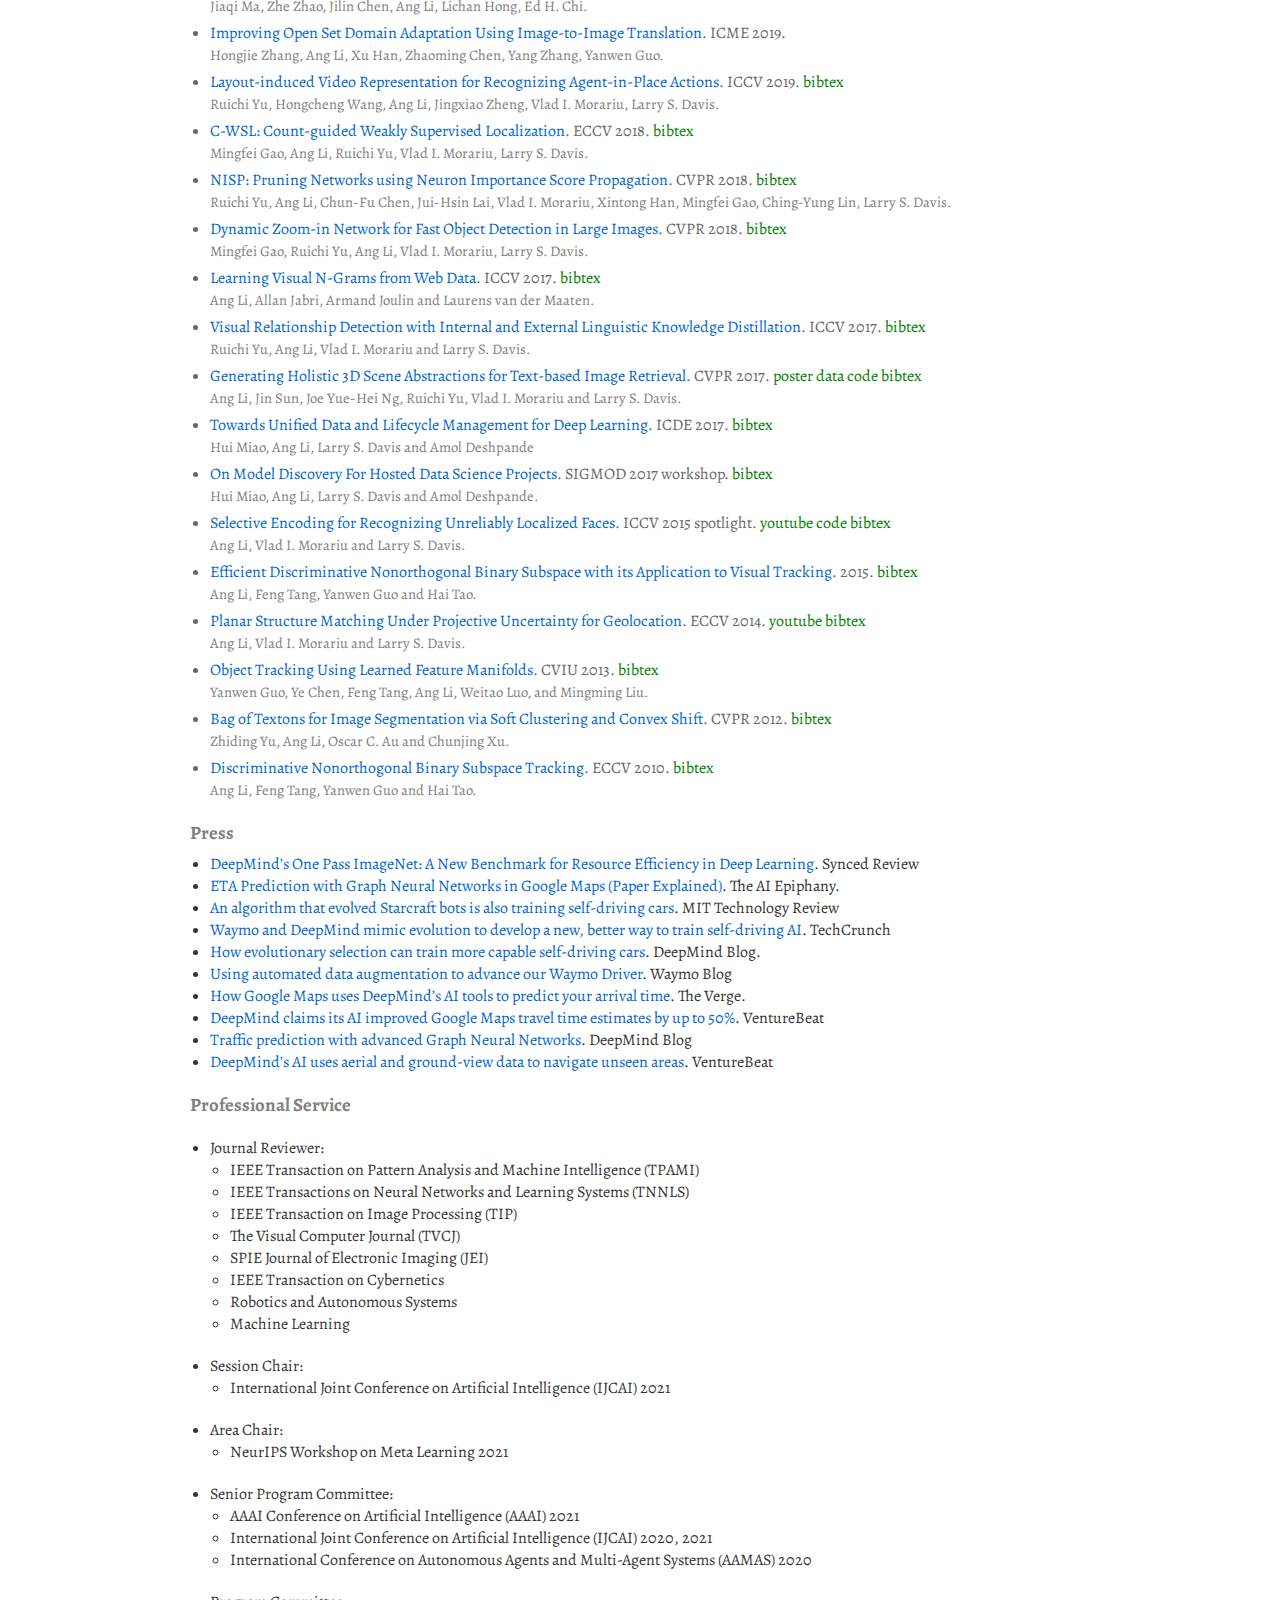
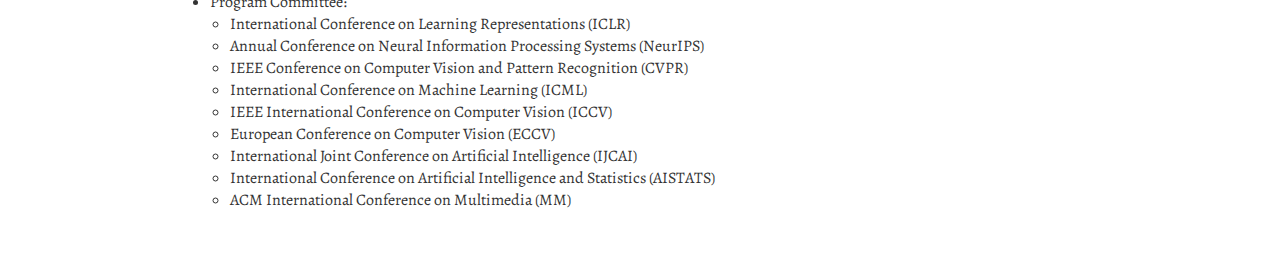
==== commit 7ff27608: "update" ====
--- a/index.html
+++ b/index.html
@@ -30,7 +30,6 @@
             <div style="float:left">
                 <div class=name>Li, Ang</div>
                 <p> Principal Scientist<br>Baidu Apollo Autonomous Driving
-                <p>Affiliate Faculty<br>University of Texas, Dallas
                 <p><a class=link href="mailto:&#110;&#106;&#117;&#046;&#097;&#110;&#103;&#108;&#105;&#064;&#103;&#109;&#097;&#105;&#108;&#046;&#099;&#111;&#109;">Gmail</a>
                     <!--<a class="cv" href="resume-angli.pdf">Resume</a> -->&nbsp;&nbsp;&nbsp;
                     <a class=link href="https://twitter.com/anagidude">Twitter</a>&nbsp;&nbsp;&nbsp;
@@ -42,10 +41,10 @@
         </div>
         <div class=section>
             <h3>Biography</h3>
-            <p> I am a Principal Scientist at <a href="https://apollo.auto/">Baidu Apollo</a>, building a safe, scalable and lifelong AI ecosystem for autonomous driving.
+            <p> I am a Principal Scientist at <a href="https://apollo.auto/">Baidu Apollo</a>, building a safe, scalable and lifelong AI for autonomous driving.
 
             <p>Until 2021, I was a Staff Research Scientist at <a href="https://deepmind.com">Google DeepMind</a>, where I researched the directions toward making artificial intelligence more scalable and applicable to the real world. I worked closely with Google teams on deploying the latest AI technologies into Alphabet products such as <a href="https://waymo.com">Waymo</a>, <a href="https://youtube.com">Youtube</a>, <a href="https://maps.google.com">Google Maps</a>, <a href="https://cloud.google.com">Google Cloud</a>, and <a href="https://ads.google.com">Google Ads</a>.
-                While I was in the Google headquarters, I spent quite a bit of my time engaging and advising AI technology with startups (e.g., <a href="https://www.watttime.org/">WattTime</a>) as a Partner Mentor at <a href="https://startup.google.com/">Google for Startups</a>. Prior to that, I researched artificial intelligence at <a href="http://www.cmu.edu">CMU</a> <a href="https://ri.cmu.edu">Robotics Institute</a>, <a href="https://apple.com">Apple</a>, <a href="https://www.google.com/streetview/">Google Streetview</a>, <a href="https://ai.facebook.com/">Facebook AI Research</a>, and <a href="https://my.xfinity.com/?cid=cust">Comcast Labs DC</a>. I received my Ph.D. in Computer Science in 2017 from the <a href="http://www.umd.edu">University of Maryland College Park</a>, and B.S. from <a href="http://www.nju.edu.cn">Nanjing University</a>.
+            I was a Partner Mentor at <a href="https://startup.google.com/">Google for Startups</a> and helped provide technical advice to AI startups. In my past years, I have also researched artificial intelligence at <a href="http://www.cmu.edu">CMU</a> <a href="https://ri.cmu.edu">Robotics Institute</a>, <a href="https://www.utdallas.edu/">University of Texas Dallas</a>, <a href="https://apple.com">Apple</a>, <a href="https://www.google.com/streetview/">Google Streetview</a>, <a href="https://ai.facebook.com/">Facebook AI Research</a>, and <a href="https://my.xfinity.com/?cid=cust">Comcast Labs DC</a>. I received my Ph.D. in Computer Science from the <a href="http://www.umd.edu">University of Maryland College Park</a>, and B.S. from <a href="http://www.nju.edu.cn">Nanjing University</a>.
 
 
             <div class=section>
@@ -54,7 +53,7 @@
                 <ul class=paper>
                   <li><a href="">Hyperspherical Federated Learning</a>. ECCV 2022. <a class=link href="javascript:showbib('fed')">bibtex</a><br>
                     <span class=authors>Xin Dong, Sai Qian Zhang, Ang Li, H.T. Kung</span>
-                        <div id="semiformer" style="display:none">
+                        <div id="fed" style="display:none">
                             <pre><code>
 @misc{dong2022fed,
       title={Hyperspherical Federated Learning}, 
--- a/style.css
+++ b/style.css
@@ -27,6 +27,7 @@
 }
 
 .name {
+    padding-top: 15px;
     padding-bottom: 10px;
     font-weight: bold;
     font-size: 30px;
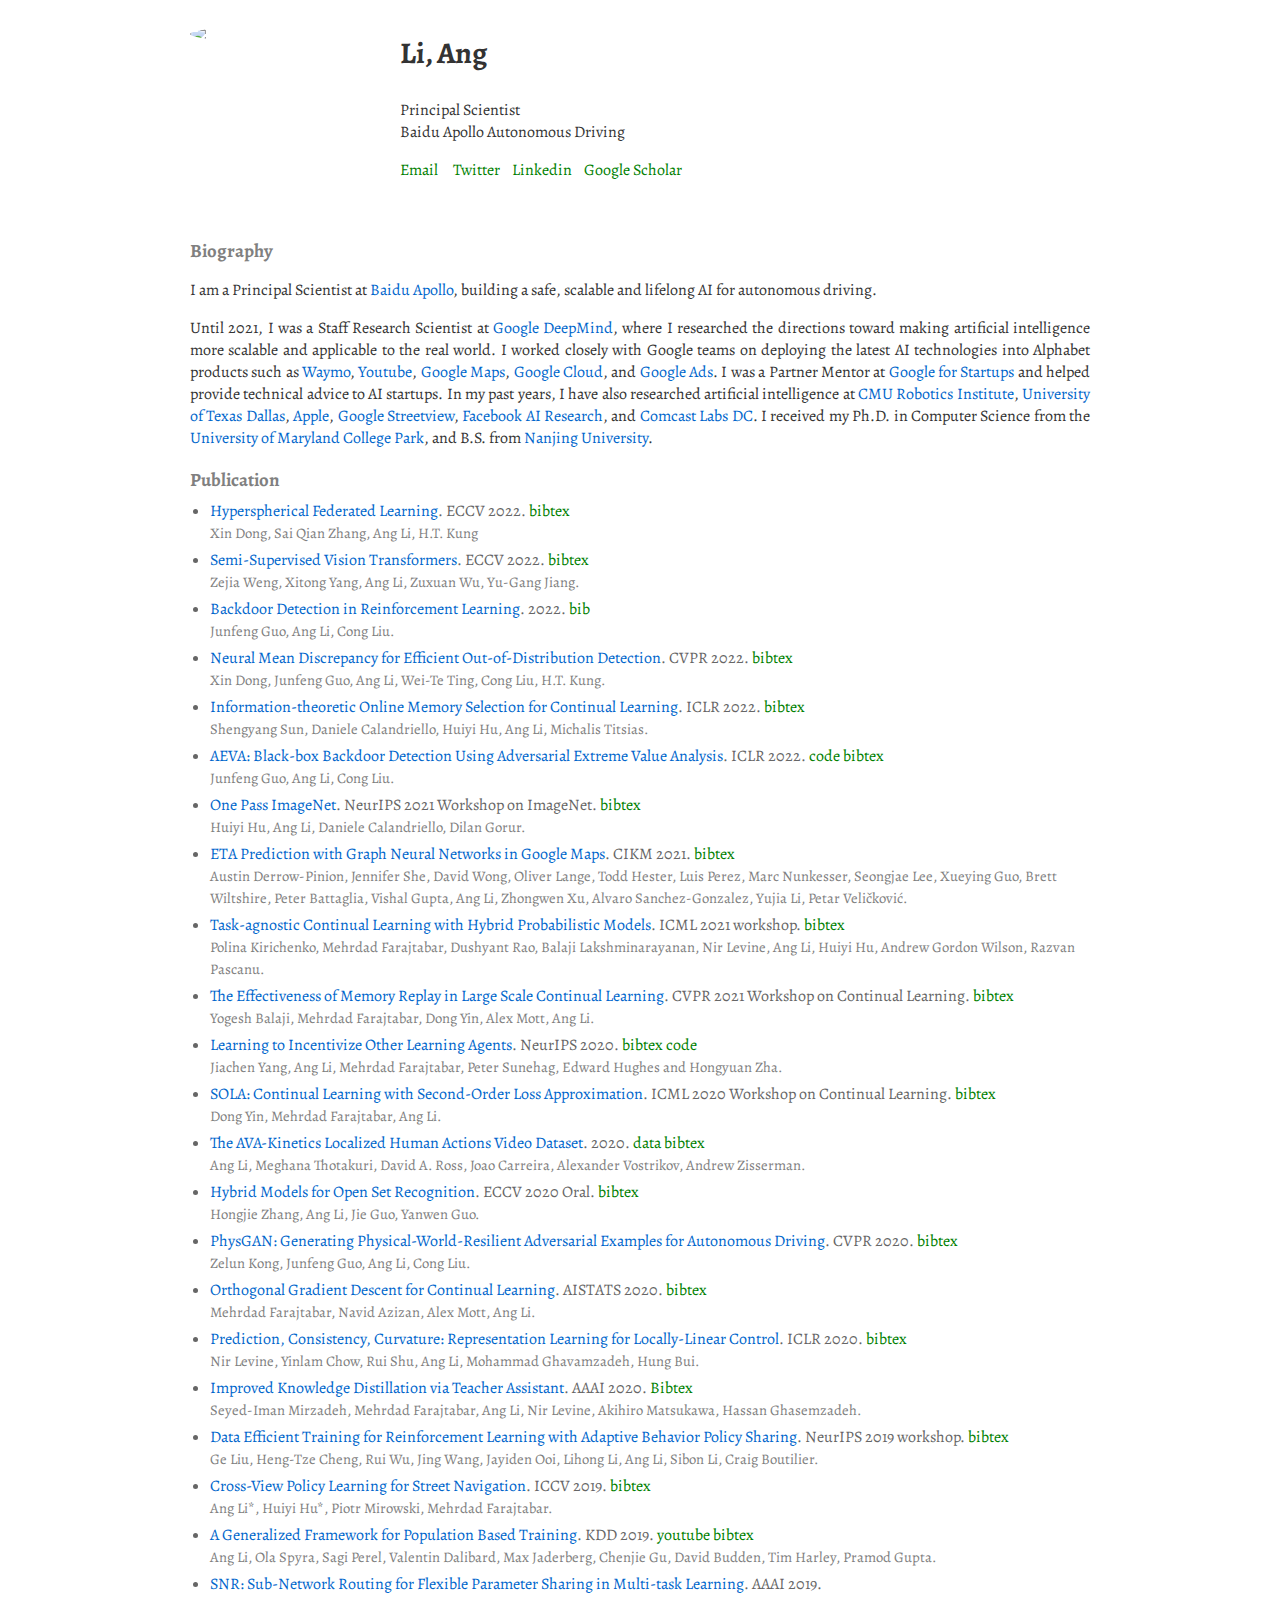
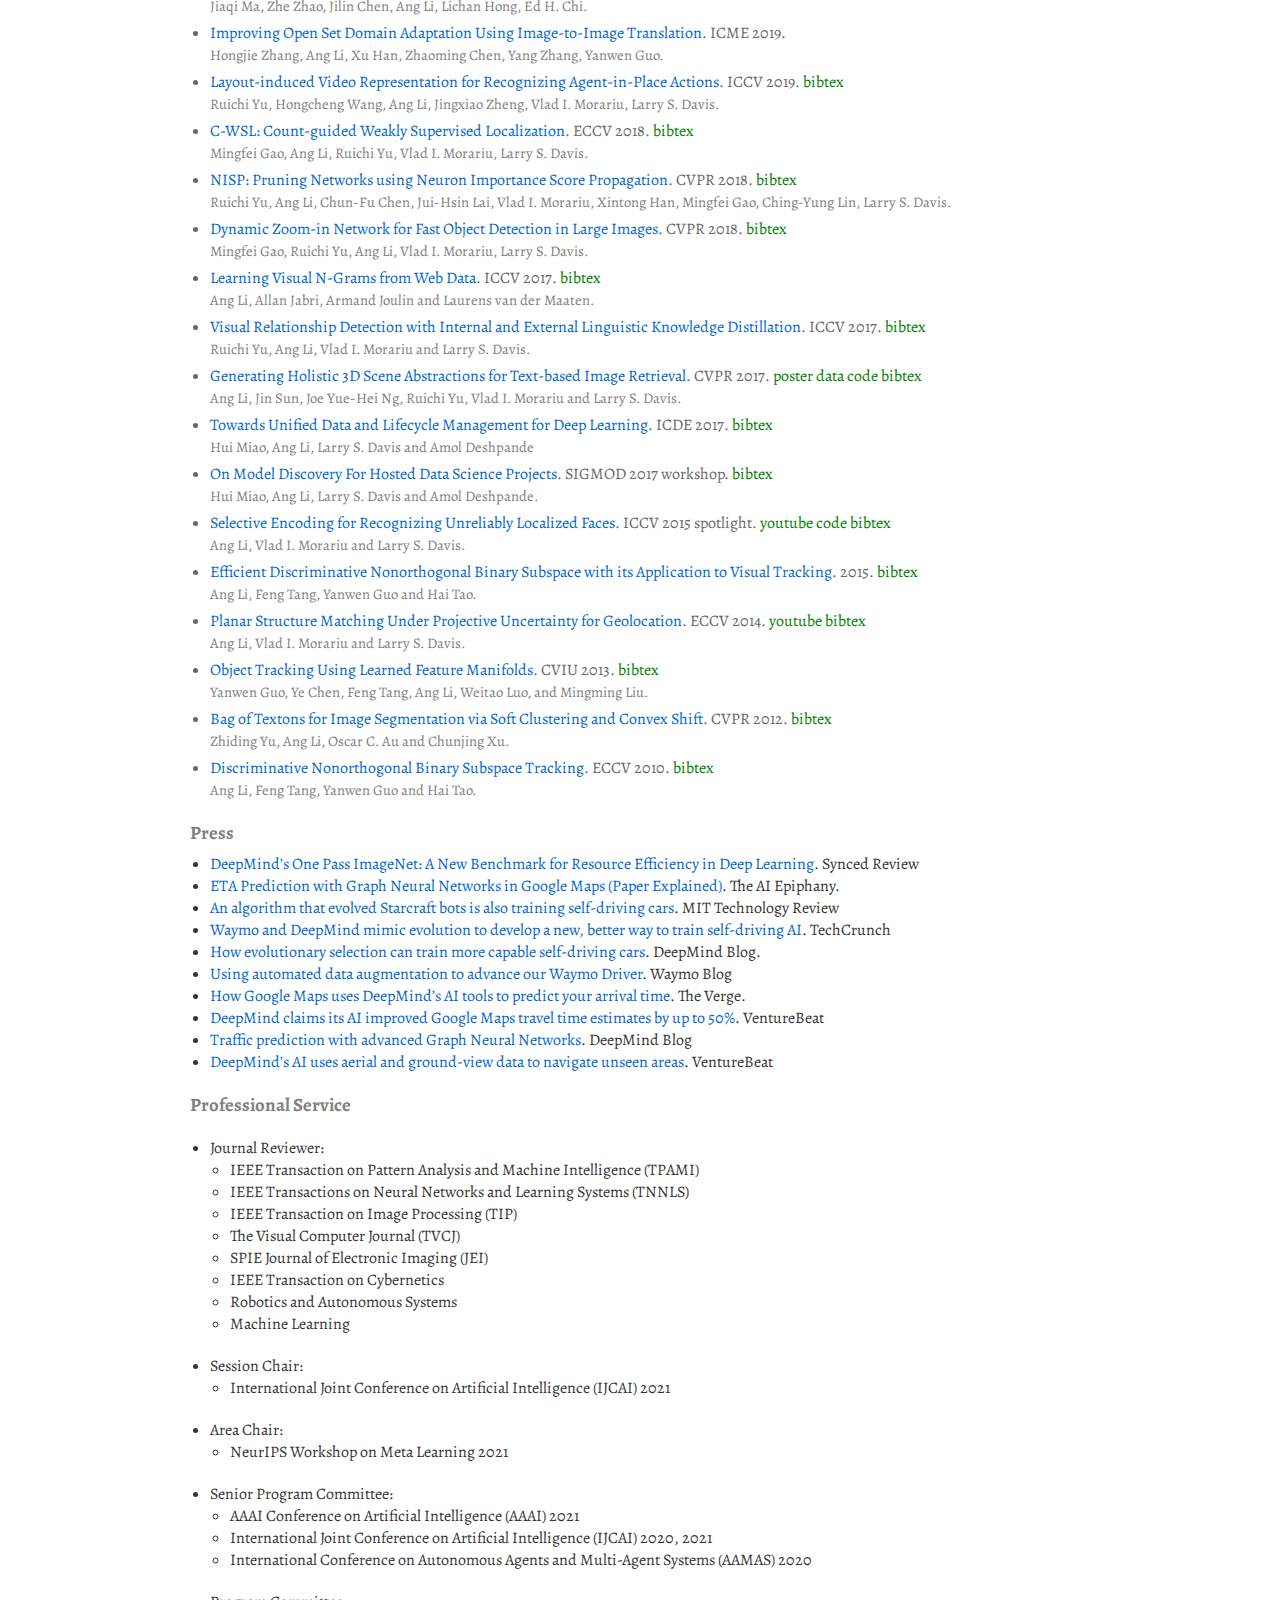
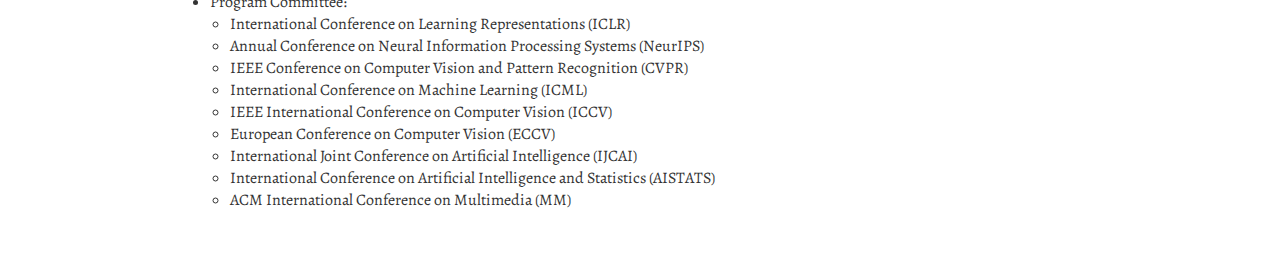
==== commit 79c38c88: "update" ====
--- a/index.html
+++ b/index.html
@@ -30,7 +30,7 @@
             <div style="float:left">
                 <div class=name>Li, Ang</div>
                 <p> Principal Scientist<br>Baidu Apollo Autonomous Driving
-                <p><a class=link href="mailto:&#110;&#106;&#117;&#046;&#097;&#110;&#103;&#108;&#105;&#064;&#103;&#109;&#097;&#105;&#108;&#046;&#099;&#111;&#109;">Gmail</a>
+                <p><a class=link href="mailto:me@angli.ai">Email</a>
                     <!--<a class="cv" href="resume-angli.pdf">Resume</a> -->&nbsp;&nbsp;&nbsp;
                     <a class=link href="https://twitter.com/anagidude">Twitter</a>&nbsp;&nbsp;&nbsp;
                     <a class=link href="https://www.linkedin.com/in/anglili">Linkedin</a>&nbsp;&nbsp;&nbsp;
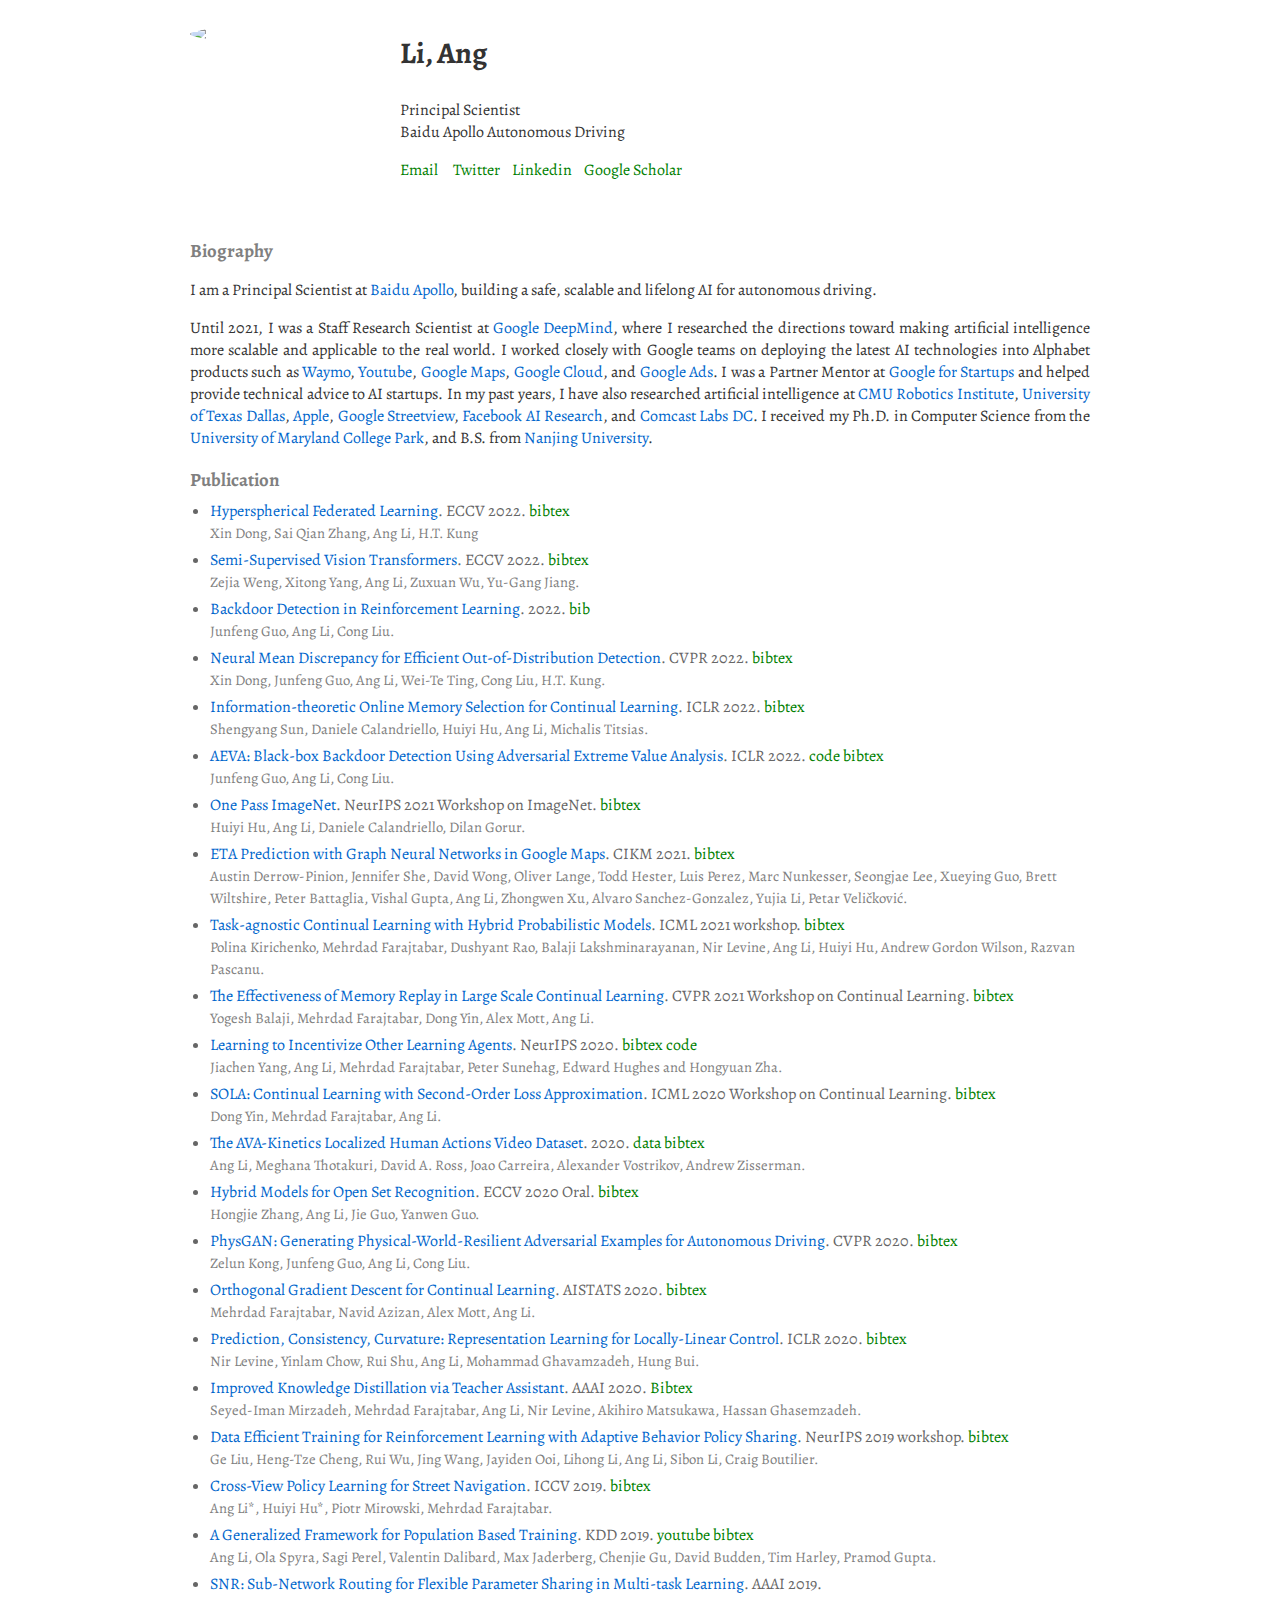
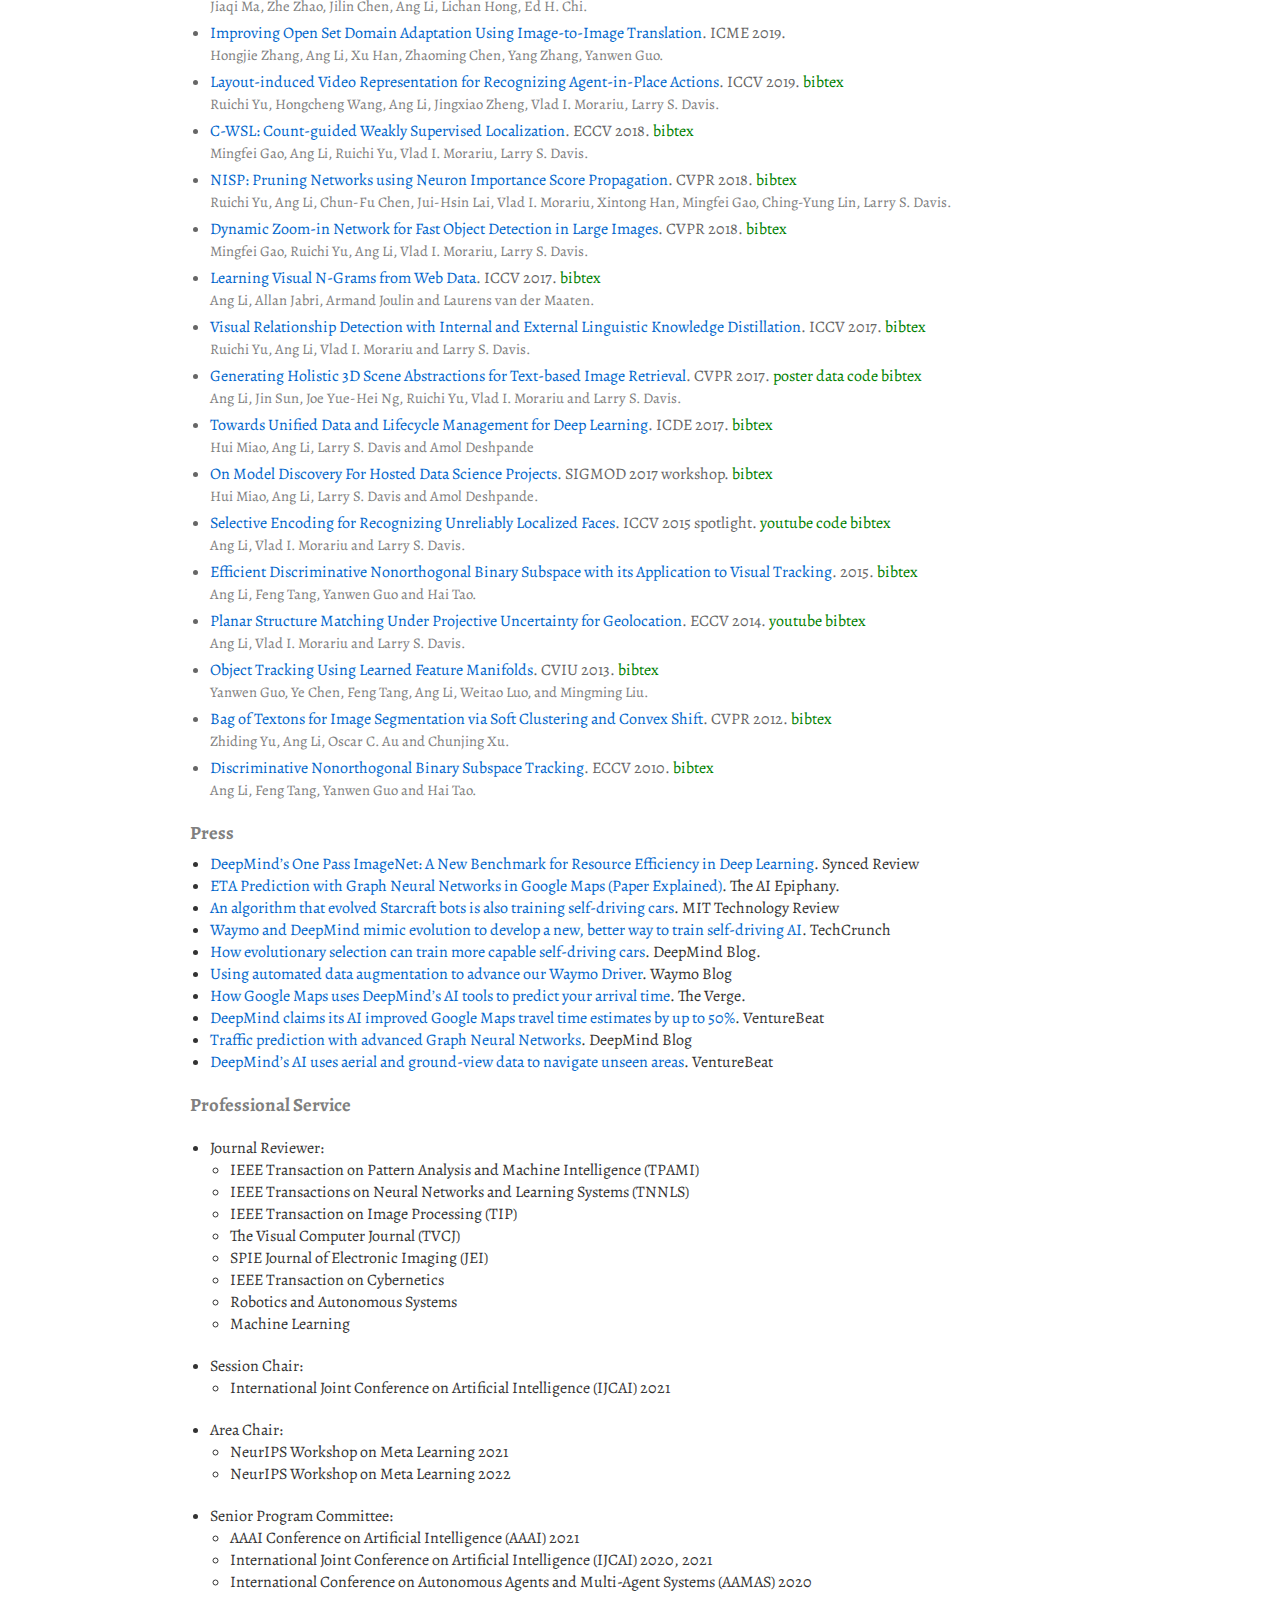
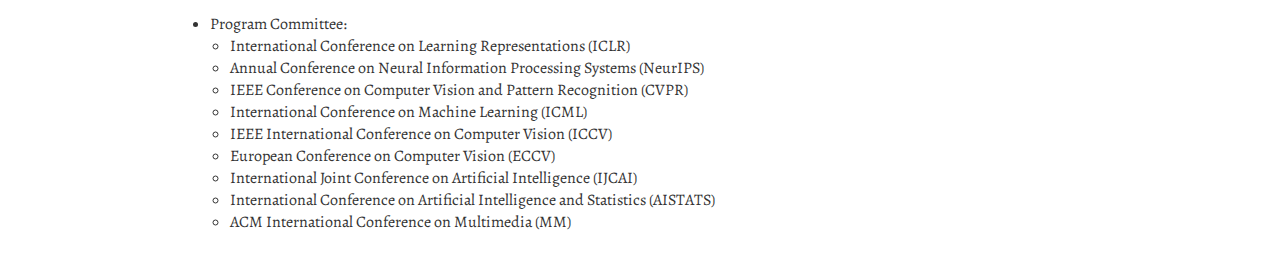
==== commit dc790f7a: "update" ====
--- a/index.html
+++ b/index.html
@@ -577,6 +577,7 @@
                     <li class=misc0> Area Chair:
                         <ul>
                             <li> NeurIPS Workshop on Meta Learning 2021</li>
+                            <li> NeurIPS Workshop on Meta Learning 2022</li>
                         </ul>
                     </li>
 
